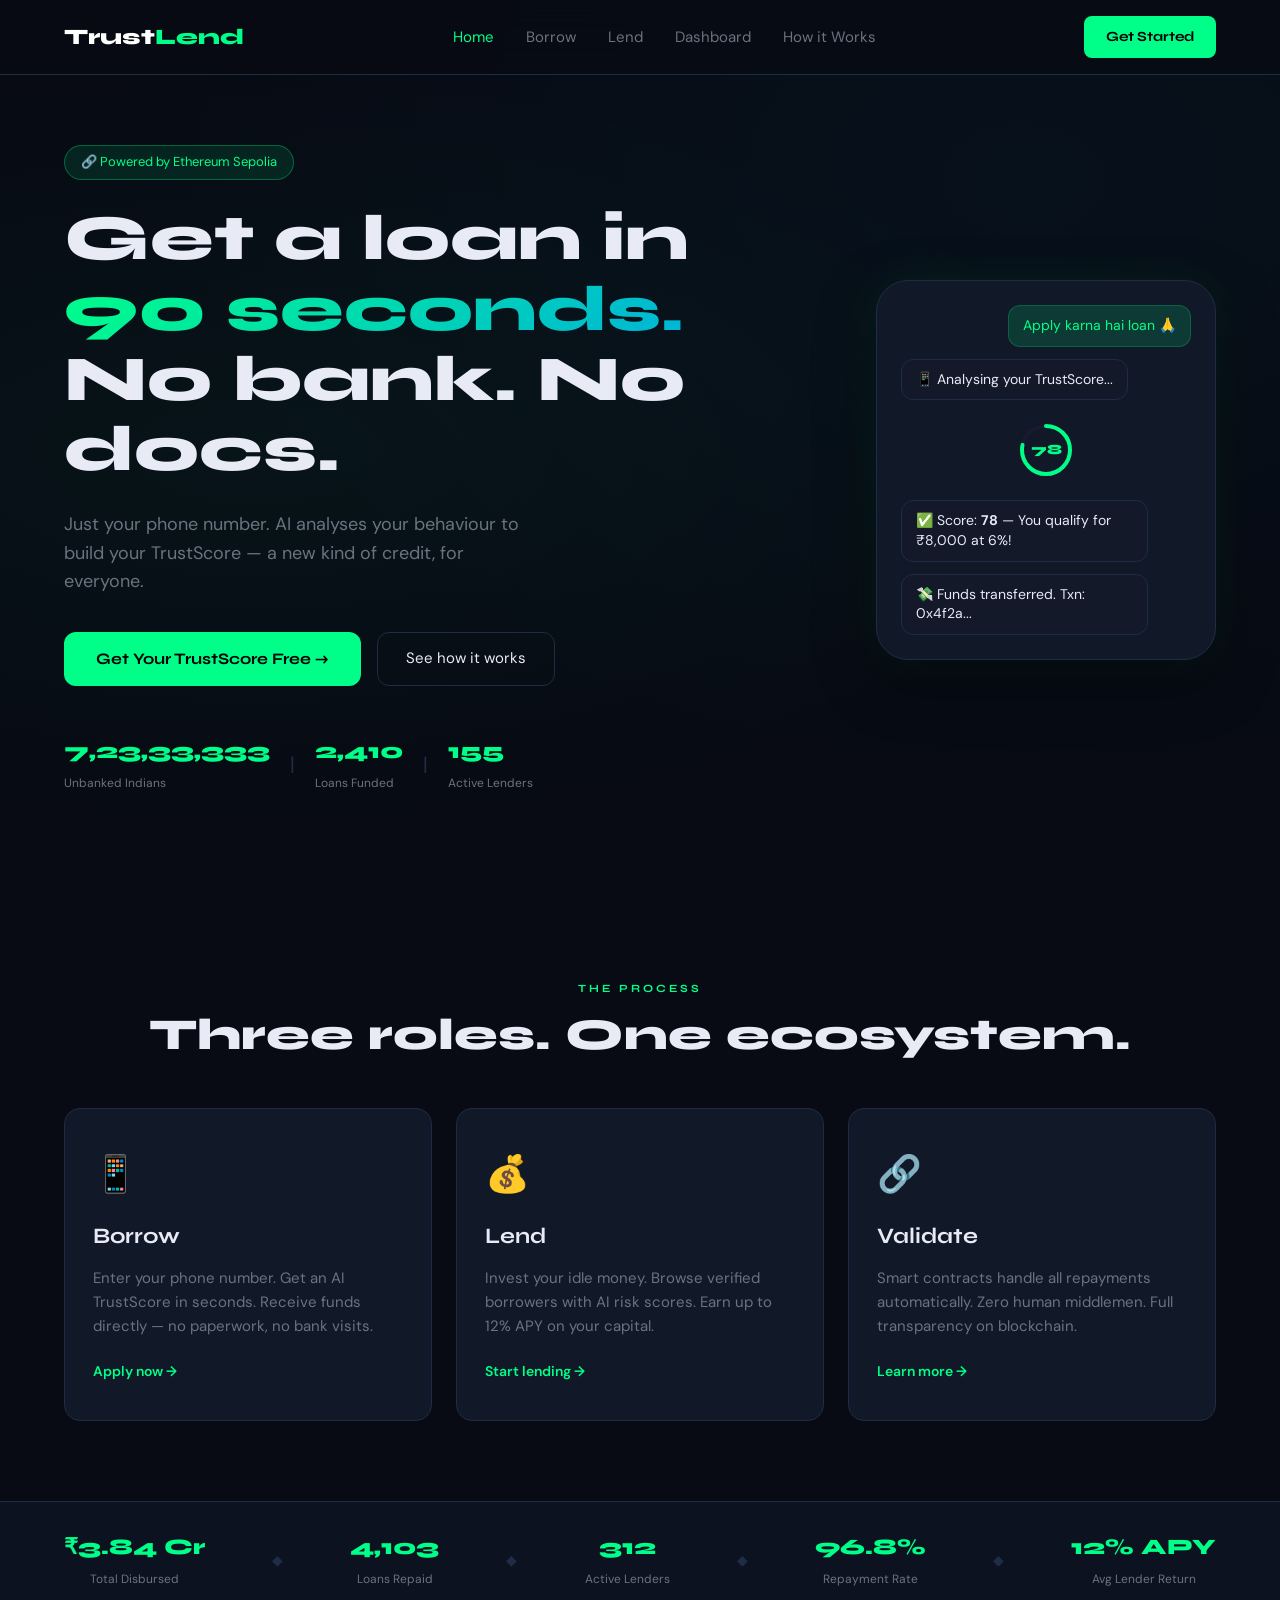
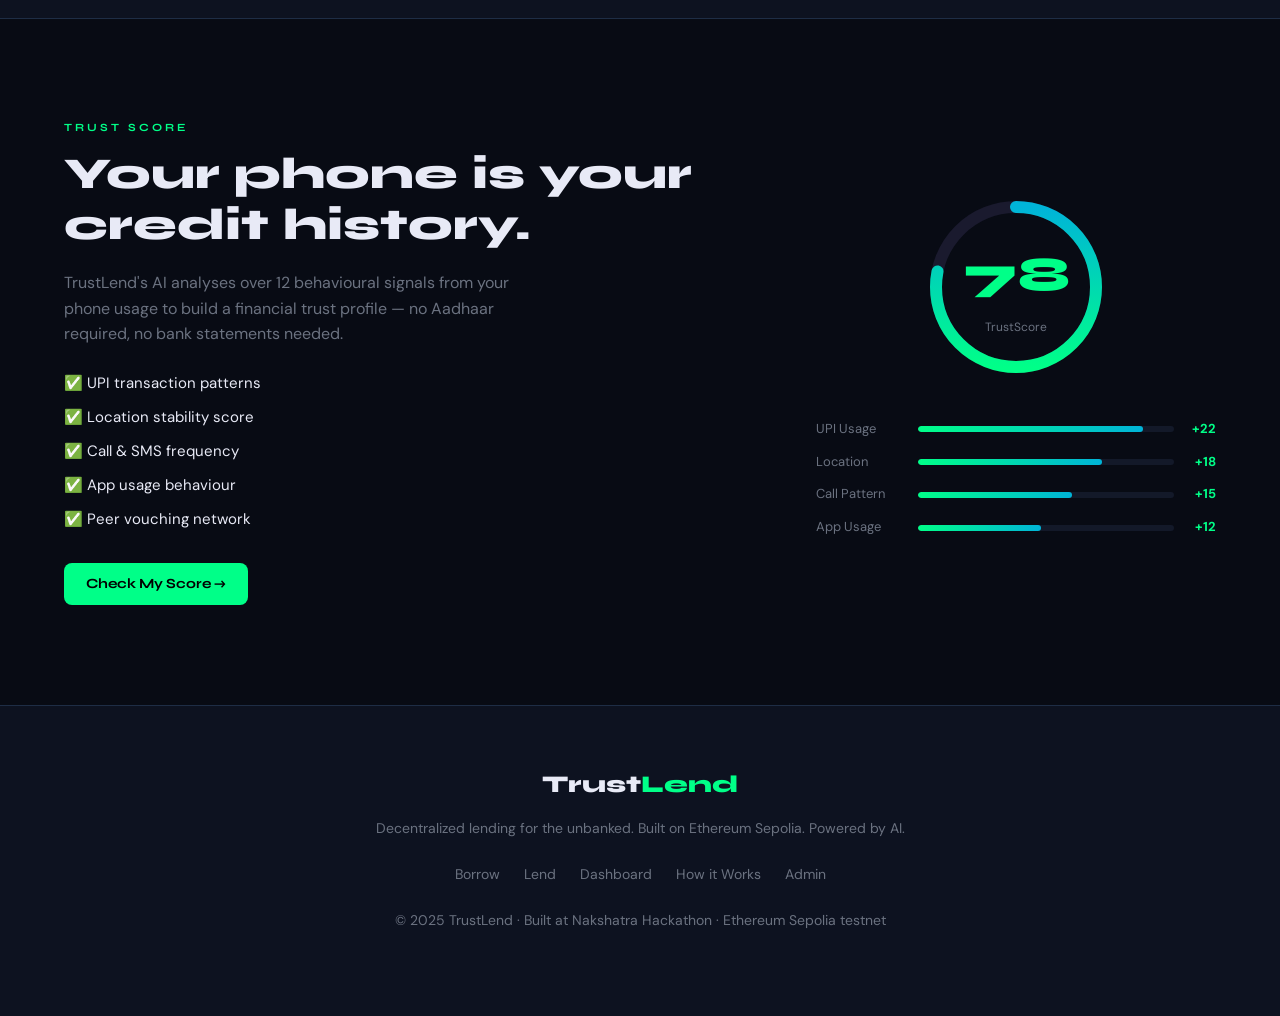
==== frontend/index.html @ cea71c7f "Merge remote changes and keep upstream borrow page" ====
<!DOCTYPE html>
<html lang="en">
<head>
<meta charset="UTF-8"/>
<meta name="viewport" content="width=device-width, initial-scale=1.0"/>
<title>TrustLend — Decentralized Lending</title>
<link rel="preconnect" href="https://fonts.googleapis.com"/>
<link href="https://fonts.googleapis.com/css2?family=Syne:wght@400;600;700;800&family=DM+Sans:wght@300;400;500&display=swap" rel="stylesheet"/>
<link rel="stylesheet" href="styles/main.css"/>
</head>
<body>
<!-- NAVBAR -->
<nav class="navbar" id="navbar">
  <div class="nav-inner">
    <a href="index.html" class="logo">Trust<span>Lend</span></a>
    <ul class="nav-links">
      <li><a href="index.html" class="active">Home</a></li>
      <li><a href="borrow.html">Borrow</a></li>
      <li><a href="lend.html">Lend</a></li>
      <li><a href="dashboard.html">Dashboard</a></li>
      <li><a href="how-it-works.html">How it Works</a></li>
    </ul>
    <a href="borrow.html" class="btn-primary">Get Started</a>
    <button class="hamburger" id="ham">☰</button>
  </div>
</nav>

<!-- HERO -->
<section class="hero">
  <div class="hero-bg"></div>
  <div class="hero-content">
    <div class="hero-badge">🔗 Powered by Ethereum Sepolia</div>
    <h1 class="hero-title">Get a loan in<br/><span class="gradient-text">90 seconds.</span><br/>No bank. No docs.</h1>
    <p class="hero-sub">Just your phone number. AI analyses your behaviour to build your TrustScore — a new kind of credit, for everyone.</p>
    <div class="hero-cta">
      <a href="borrow.html" class="btn-primary btn-large">Get Your TrustScore Free →</a>
      <a href="how-it-works.html" class="btn-ghost">See how it works</a>
    </div>
    <div class="hero-stat-row">
      <div class="h-stat"><span class="h-stat-num" id="counter1">0</span><span class="h-stat-label">Unbanked Indians</span></div>
      <div class="h-stat-div">|</div>
      <div class="h-stat"><span class="h-stat-num" id="counter2">0</span><span class="h-stat-label">Loans Funded</span></div>
      <div class="h-stat-div">|</div>
      <div class="h-stat"><span class="h-stat-num" id="counter3">0</span><span class="h-stat-label">Active Lenders</span></div>
    </div>
  </div>
  <div class="hero-visual">
    <div class="phone-mockup">
      <div class="phone-screen">
        <div class="chat-bubble user">Apply karna hai loan 🙏</div>
        <div class="chat-bubble bot">📱 Analysing your TrustScore...</div>
        <div class="trust-mini">
          <div class="trust-ring-mini">
            <svg viewBox="0 0 60 60"><circle cx="30" cy="30" r="24" fill="none" stroke="#1a1a2e" stroke-width="4"/><circle id="mini-ring" cx="30" cy="30" r="24" fill="none" stroke="#00ff88" stroke-width="4" stroke-dasharray="150.8" stroke-dashoffset="150.8" stroke-linecap="round" transform="rotate(-90 30 30)"/></svg>
            <span id="mini-score">0</span>
          </div>
        </div>
        <div class="chat-bubble bot">✅ Score: <b>78</b> — You qualify for ₹8,000 at 6%!</div>
        <div class="chat-bubble bot">💸 Funds transferred. Txn: 0x4f2a...</div>
      </div>
    </div>
  </div>
</section>

<!-- HOW IT WORKS CARDS -->
<section class="how-cards">
  <div class="section-label">THE PROCESS</div>
  <h2 class="section-title">Three roles. One ecosystem.</h2>
  <div class="cards-grid">
    <div class="card card-borrow">
      <div class="card-icon">📱</div>
      <h3>Borrow</h3>
      <p>Enter your phone number. Get an AI TrustScore in seconds. Receive funds directly — no paperwork, no bank visits.</p>
      <a href="borrow.html" class="card-link">Apply now →</a>
    </div>
    <div class="card card-lend">
      <div class="card-icon">💰</div>
      <h3>Lend</h3>
      <p>Invest your idle money. Browse verified borrowers with AI risk scores. Earn up to 12% APY on your capital.</p>
      <a href="lend.html" class="card-link">Start lending →</a>
    </div>
    <div class="card card-validate">
      <div class="card-icon">🔗</div>
      <h3>Validate</h3>
      <p>Smart contracts handle all repayments automatically. Zero human middlemen. Full transparency on blockchain.</p>
      <a href="how-it-works.html" class="card-link">Learn more →</a>
    </div>
  </div>
</section>

<!-- LIVE STATS BAR -->
<section class="stats-bar" id="statsBar">
  <div class="stats-inner">
    <div class="stat-item"><span class="stat-val" id="s1">₹3.84 Cr</span><span class="stat-key">Total Disbursed</span></div>
    <div class="stat-sep">◆</div>
    <div class="stat-item"><span class="stat-val" id="s2">4,103</span><span class="stat-key">Loans Repaid</span></div>
    <div class="stat-sep">◆</div>
    <div class="stat-item"><span class="stat-val" id="s3">312</span><span class="stat-key">Active Lenders</span></div>
    <div class="stat-sep">◆</div>
    <div class="stat-item"><span class="stat-val">96.8%</span><span class="stat-key">Repayment Rate</span></div>
    <div class="stat-sep">◆</div>
    <div class="stat-item"><span class="stat-val">12% APY</span><span class="stat-key">Avg Lender Return</span></div>
  </div>
</section>

<!-- TRUST SECTION -->
<section class="trust-section">
  <div class="trust-content">
    <div class="section-label">TRUST SCORE</div>
    <h2 class="section-title">Your phone is your credit history.</h2>
    <p>TrustLend's AI analyses over 12 behavioural signals from your phone usage to build a financial trust profile — no Aadhaar required, no bank statements needed.</p>
    <ul class="trust-list">
      <li>✅ UPI transaction patterns</li>
      <li>✅ Location stability score</li>
      <li>✅ Call & SMS frequency</li>
      <li>✅ App usage behaviour</li>
      <li>✅ Peer vouching network</li>
    </ul>
    <a href="borrow.html" class="btn-primary">Check My Score →</a>
  </div>
  <div class="trust-visual">
    <div class="score-ring-wrap">
      <svg class="score-ring" viewBox="0 0 200 200">
        <circle cx="100" cy="100" r="80" fill="none" stroke="#1a1a2e" stroke-width="12"/>
        <circle id="homeRing" cx="100" cy="100" r="80" fill="none" stroke="url(#grad1)" stroke-width="12"
          stroke-dasharray="502.6" stroke-dashoffset="502.6" stroke-linecap="round" transform="rotate(-90 100 100)"/>
        <defs><linearGradient id="grad1" x1="0%" y1="0%" x2="100%" y2="0%">
          <stop offset="0%" style="stop-color:#00ff88"/>
          <stop offset="100%" style="stop-color:#00b4d8"/>
        </linearGradient></defs>
      </svg>
      <div class="score-center"><span id="homeScore">0</span><small>TrustScore</small></div>
    </div>
    <div class="signal-bars">
      <div class="sig-bar"><span>UPI Usage</span><div class="bar"><div class="bar-fill" style="width:88%"></div></div><span>+22</span></div>
      <div class="sig-bar"><span>Location</span><div class="bar"><div class="bar-fill" style="width:72%"></div></div><span>+18</span></div>
      <div class="sig-bar"><span>Call Pattern</span><div class="bar"><div class="bar-fill" style="width:60%"></div></div><span>+15</span></div>
      <div class="sig-bar"><span>App Usage</span><div class="bar"><div class="bar-fill" style="width:48%"></div></div><span>+12</span></div>
    </div>
  </div>
</section>

<!-- FOOTER -->
<footer class="footer">
  <div class="footer-inner">
    <div class="footer-logo">Trust<span>Lend</span></div>
    <p>Decentralized lending for the unbanked. Built on Ethereum Sepolia. Powered by AI.</p>
    <div class="footer-links">
      <a href="borrow.html">Borrow</a>
      <a href="lend.html">Lend</a>
      <a href="dashboard.html">Dashboard</a>
      <a href="how-it-works.html">How it Works</a>
      <a href="admin.html">Admin</a>
    </div>
    <p class="footer-copy">© 2025 TrustLend · Built at Nakshatra Hackathon · Ethereum Sepolia testnet</p>
  </div>
</footer>

<script src="scripts/main.js"></script>
<script>
// Animate counters
function animCount(el, target, suffix='', duration=2000){
  let start=0, step=target/60;
  const t=setInterval(()=>{
    start=Math.min(start+step,target);
    el.textContent=Math.floor(start).toLocaleString('en-IN')+suffix;
    if(start>=target) clearInterval(t);
  },duration/60);
}
setTimeout(()=>{
  animCount(document.getElementById('counter1'),140000000,'');
  animCount(document.getElementById('counter2'),4821,'');
  animCount(document.getElementById('counter3'),312,'');
},500);

// Home score ring
let hs=0;
const hRing=document.getElementById('homeRing');
const hScore=document.getElementById('homeScore');
const hTimer=setInterval(()=>{
  hs=Math.min(hs+1.2,78);
  const offset=502.6-(502.6*hs/100);
  hRing.style.strokeDashoffset=offset;
  hScore.textContent=Math.floor(hs);
  if(hs>=78) clearInterval(hTimer);
},20);

// Mini phone animation
let ms=0;
const mRing=document.getElementById('mini-ring');
const mScore=document.getElementById('mini-score');
const mTimer=setInterval(()=>{
  ms=Math.min(ms+1.5,78);
  const off=150.8-(150.8*ms/100);
  mRing.style.strokeDashoffset=off;
  mScore.textContent=Math.floor(ms);
  if(ms>=78) clearInterval(mTimer);
},25);

// Fetch live stats
fetch('http://localhost:8000/api/stats').then(r=>r.json()).then(d=>{
  document.getElementById('s2').textContent=d.total_repaid.toLocaleString('en-IN');
  document.getElementById('s3').textContent=d.active_lenders;
}).catch(()=>{});
</script>
</body>
</html>
---- frontend/styles/main.css ----
/* ============================
   TrustLend — Main Stylesheet
   Aesthetic: Dark fintech, neon-green accents, Syne font
   ============================ */

:root {
  --bg: #080b14;
  --bg2: #0d1220;
  --bg3: #131929;
  --card: #111827;
  --border: #1e2d45;
  --green: #00ff88;
  --blue: #00b4d8;
  --purple: #7c3aed;
  --text: #e8eaf6;
  --muted: #6b7280;
  --white: #ffffff;
  --danger: #ef4444;
  --warn: #f59e0b;
  --font-head: 'Syne', sans-serif;
  --font-body: 'DM Sans', sans-serif;
  --radius: 16px;
  --shadow: 0 8px 40px rgba(0,255,136,0.08);
}

* { margin:0; padding:0; box-sizing:border-box; }
html { scroll-behavior: smooth; }

body {
  background: var(--bg);
  color: var(--text);
  font-family: var(--font-body);
  font-size: 16px;
  line-height: 1.6;
  overflow-x: hidden;
}

/* ---- NAVBAR ---- */
.navbar {
  position: fixed; top:0; left:0; right:0; z-index:999;
  background: rgba(8,11,20,0.92);
  backdrop-filter: blur(16px);
  border-bottom: 1px solid var(--border);
  transition: all 0.3s;
}
.nav-inner {
  max-width: 1200px; margin:0 auto;
  display: flex; align-items:center; justify-content:space-between;
  padding: 16px 24px;
}
.logo {
  font-family: var(--font-head); font-size: 22px; font-weight:800;
  color: var(--white); text-decoration:none;
}
.logo span { color: var(--green); }
.nav-links { display:flex; gap:32px; list-style:none; }
.nav-links a { color: var(--muted); text-decoration:none; font-size:15px; transition:color 0.2s; }
.nav-links a:hover, .nav-links a.active { color: var(--green); }
.hamburger { display:none; background:none; border:none; color:var(--text); font-size:22px; cursor:pointer; }

/* ---- BUTTONS ---- */
.btn-primary {
  background: var(--green); color: #000;
  font-family: var(--font-head); font-weight:700; font-size:14px;
  padding: 10px 22px; border-radius:8px;
  text-decoration:none; border:none; cursor:pointer;
  transition: all 0.2s; display:inline-block;
}
.btn-primary:hover { background: #00e67a; transform:translateY(-1px); box-shadow:0 4px 20px rgba(0,255,136,0.3); }
.btn-large { padding:14px 32px; font-size:16px; border-radius:12px; }
.btn-ghost {
  border:1px solid var(--border); color:var(--text); background:transparent;
  padding:13px 28px; border-radius:12px; font-size:15px;
  text-decoration:none; transition:all 0.2s; display:inline-block;
}
.btn-ghost:hover { border-color:var(--green); color:var(--green); }
.btn-outline {
  border:1px solid var(--green); color:var(--green); background:transparent;
  padding:10px 22px; border-radius:8px; font-size:14px; font-weight:600;
  text-decoration:none; cursor:pointer; transition:all 0.2s; display:inline-block;
}
.btn-outline:hover { background:rgba(0,255,136,0.1); }

/* ---- SECTION HELPERS ---- */
.section-label {
  font-size:11px; letter-spacing:3px; color:var(--green);
  font-family:var(--font-head); font-weight:700; margin-bottom:12px;
}
.section-title {
  font-family:var(--font-head); font-size:clamp(28px,4vw,44px);
  font-weight:800; line-height:1.15; margin-bottom:20px;
}
.gradient-text {
  background: linear-gradient(135deg, var(--green), var(--blue));
  -webkit-background-clip: text; -webkit-text-fill-color: transparent;
  background-clip: text;
}

/* ---- HERO ---- */
.hero {
  min-height:100vh; display:flex; align-items:center;
  padding: 120px 24px 80px; max-width:1200px; margin:0 auto;
  gap:60px; position:relative;
}
.hero-bg {
  position:fixed; top:0; left:0; right:0; bottom:0; z-index:-1;
  background: radial-gradient(ellipse at 20% 50%, rgba(0,255,136,0.04) 0%, transparent 60%),
              radial-gradient(ellipse at 80% 20%, rgba(0,180,216,0.04) 0%, transparent 60%);
}
.hero-content { flex:1; min-width:0; }
.hero-badge {
  display:inline-block; background:rgba(0,255,136,0.1);
  border:1px solid rgba(0,255,136,0.3); color:var(--green);
  padding:6px 16px; border-radius:100px; font-size:13px; margin-bottom:24px;
}
.hero-title {
  font-family:var(--font-head); font-size:clamp(36px,5vw,68px);
  font-weight:800; line-height:1.1; margin-bottom:24px;
}
.hero-sub { font-size:18px; color:var(--muted); max-width:480px; margin-bottom:36px; }
.hero-cta { display:flex; gap:16px; flex-wrap:wrap; margin-bottom:48px; }
.hero-stat-row { display:flex; align-items:center; gap:20px; flex-wrap:wrap; }
.h-stat-num { font-family:var(--font-head); font-size:22px; font-weight:800; color:var(--green); display:block; }
.h-stat-label { font-size:12px; color:var(--muted); }
.h-stat-div { color:var(--border); font-size:20px; }

/* Phone mockup */
.hero-visual { flex:0 0 340px; }
.phone-mockup {
  background: var(--card); border:1px solid var(--border);
  border-radius:32px; padding:24px; box-shadow:0 20px 60px rgba(0,0,0,0.4), 0 0 40px rgba(0,255,136,0.08);
  position:relative;
}
.phone-screen { display:flex; flex-direction:column; gap:12px; }
.chat-bubble {
  padding:10px 14px; border-radius:12px; font-size:14px; max-width:85%; line-height:1.4;
  animation: fadeUp 0.4s ease both;
}
.chat-bubble.user { background:rgba(0,255,136,0.15); border:1px solid rgba(0,255,136,0.2); align-self:flex-end; color:var(--green); }
.chat-bubble.bot { background:var(--bg3); border:1px solid var(--border); align-self:flex-start; }
.chat-bubble:nth-child(1){animation-delay:0.5s}
.chat-bubble:nth-child(2){animation-delay:1s}
.chat-bubble:nth-child(3){animation-delay:1.5s}
.chat-bubble:nth-child(4){animation-delay:3s}
.chat-bubble:nth-child(5){animation-delay:3.5s}
.trust-mini { display:flex; justify-content:center; padding:8px; animation: fadeUp 0.4s 2s both; }
.trust-ring-mini { position:relative; width:60px; height:60px; }
.trust-ring-mini svg { width:60px; height:60px; }
.trust-ring-mini span { position:absolute; top:50%; left:50%; transform:translate(-50%,-50%); font-family:var(--font-head); font-weight:800; font-size:14px; color:var(--green); }

@keyframes fadeUp { from{opacity:0;transform:translateY(10px)} to{opacity:1;transform:translateY(0)} }

/* ---- HOW CARDS ---- */
.how-cards {
  max-width:1200px; margin:0 auto; padding:80px 24px;
  text-align:center;
}
.cards-grid {
  display:grid; grid-template-columns:repeat(3,1fr); gap:24px; margin-top:48px;
}
.card {
  background:var(--card); border:1px solid var(--border);
  border-radius:var(--radius); padding:36px 28px; text-align:left;
  transition:all 0.3s; position:relative; overflow:hidden;
}
.card::before {
  content:''; position:absolute; top:0; left:0; right:0; height:2px;
  background: linear-gradient(90deg, var(--green), var(--blue));
  opacity:0; transition:opacity 0.3s;
}
.card:hover { transform:translateY(-4px); border-color:rgba(0,255,136,0.3); box-shadow:var(--shadow); }
.card:hover::before { opacity:1; }
.card-icon { font-size:36px; margin-bottom:16px; display:block; }
.card h3 { font-family:var(--font-head); font-size:22px; font-weight:700; margin-bottom:12px; }
.card p { color:var(--muted); font-size:15px; margin-bottom:20px; }
.card-link { color:var(--green); font-size:14px; font-weight:600; text-decoration:none; }
.card-link:hover { text-decoration:underline; }

/* ---- STATS BAR ---- */
.stats-bar { background:var(--bg2); border-top:1px solid var(--border); border-bottom:1px solid var(--border); }
.stats-inner {
  max-width:1200px; margin:0 auto; padding:28px 24px;
  display:flex; align-items:center; justify-content:space-between; gap:16px; flex-wrap:wrap;
}
.stat-item { text-align:center; }
.stat-val { font-family:var(--font-head); font-size:22px; font-weight:800; color:var(--green); display:block; }
.stat-key { font-size:12px; color:var(--muted); }
.stat-sep { color:var(--border); font-size:14px; }

/* ---- TRUST SECTION ---- */
.trust-section {
  max-width:1200px; margin:0 auto; padding:100px 24px;
  display:flex; align-items:center; gap:80px;
}
.trust-content { flex:1; }
.trust-content p { color:var(--muted); margin-bottom:24px; font-size:16px; max-width:480px; }
.trust-list { list-style:none; margin-bottom:32px; display:flex; flex-direction:column; gap:10px; }
.trust-list li { font-size:15px; color:var(--text); }
.trust-visual { flex:0 0 400px; display:flex; flex-direction:column; align-items:center; gap:32px; }
.score-ring-wrap { position:relative; width:200px; height:200px; }
.score-ring { width:200px; height:200px; }
.score-center { position:absolute; top:50%; left:50%; transform:translate(-50%,-50%); text-align:center; }
.score-center span { font-family:var(--font-head); font-size:48px; font-weight:800; color:var(--green); }
.score-center small { display:block; font-size:12px; color:var(--muted); margin-top:4px; }
.signal-bars { width:100%; display:flex; flex-direction:column; gap:12px; }
.sig-bar { display:flex; align-items:center; gap:12px; font-size:13px; color:var(--muted); }
.sig-bar span:first-child { width:90px; flex-shrink:0; }
.sig-bar span:last-child { width:30px; text-align:right; color:var(--green); font-weight:700; }
.bar { flex:1; background:var(--bg3); border-radius:100px; height:6px; overflow:hidden; }
.bar-fill { height:100%; background:linear-gradient(90deg,var(--green),var(--blue)); border-radius:100px; transition:width 1.5s ease; width:0%; }

/* ---- BORROW PAGE ---- */
.page-header {
  padding:140px 24px 60px; text-align:center; max-width:700px; margin:0 auto;
}
.borrow-container { max-width:800px; margin:0 auto; padding:0 24px 100px; }
.step-card {
  background:var(--card); border:1px solid var(--border); border-radius:var(--radius);
  padding:40px; margin-bottom:24px; position:relative;
}
.step-num {
  position:absolute; top:20px; right:20px;
  background:rgba(0,255,136,0.1); border:1px solid rgba(0,255,136,0.2);
  color:var(--green); font-family:var(--font-head); font-weight:800;
  width:36px; height:36px; border-radius:50%; display:flex; align-items:center; justify-content:center; font-size:14px;
}
.step-card h3 { font-family:var(--font-head); font-size:20px; margin-bottom:16px; }
.step-card.hidden { display:none; }
.step-card.active { border-color:rgba(0,255,136,0.4); }

.phone-input-wrap { display:flex; gap:12px; margin-top:8px; }
.phone-input {
  flex:1; background:var(--bg3); border:1px solid var(--border); color:var(--text);
  padding:14px 18px; border-radius:10px; font-size:16px; font-family:var(--font-body);
  transition:border-color 0.2s; outline:none;
}
.phone-input:focus { border-color:var(--green); }

.form-grid {
  display:grid; grid-template-columns:repeat(3,1fr); gap:16px; margin-bottom:18px;
}
.form-field label { font-size:12px; color:var(--muted); display:block; margin-bottom:6px; }
.form-input, .form-select {
  width:100%; background:var(--bg3); border:1px solid var(--border); color:var(--text);
  padding:12px 14px; border-radius:10px; font-size:14px; font-family:var(--font-body);
  transition:border-color 0.2s; outline:none;
}
.form-input:focus, .form-select:focus { border-color:var(--green); }
.form-note { font-size:12px; color:var(--muted); margin-top:12px; }
.wallet-connect-row {
  display:flex; align-items:center; gap:12px; margin:16px 0 4px; font-size:13px; color:var(--muted);
}

/* Score ring animation */
.score-big-wrap { display:flex; flex-direction:column; align-items:center; gap:24px; }
.score-big { position:relative; width:180px; height:180px; }
.score-big svg { width:180px; height:180px; }
.score-big-center { position:absolute; top:50%; left:50%; transform:translate(-50%,-50%); text-align:center; }
.score-big-center .big-num { font-family:var(--font-head); font-size:52px; font-weight:800; color:var(--green); }
.score-big-center small { color:var(--muted); font-size:12px; }
.loading-text { color:var(--muted); font-size:14px; text-align:center; }
.signals-breakdown { display:flex; flex-direction:column; gap:12px; margin-top:16px; }
.signal-row { display:flex; align-items:center; gap:12px; font-size:14px; }
.signal-row .icon { font-size:16px; width:24px; }
.signal-row .name { flex:1; color:var(--muted); }
.signal-row .pts { color:var(--green); font-weight:700; font-family:var(--font-head); width:40px; text-align:right; }
.signal-bar { flex:0 0 120px; background:var(--bg3); border-radius:100px; height:5px; overflow:hidden; }
.signal-bar-fill { height:100%; background:linear-gradient(90deg,var(--green),var(--blue)); border-radius:100px; transition:width 0.8s ease; }

/* Loan offer */
.loan-offer-card {
  background:linear-gradient(135deg, rgba(0,255,136,0.08), rgba(0,180,216,0.05));
  border:1px solid rgba(0,255,136,0.3); border-radius:var(--radius); padding:32px;
}
.loan-offer-card.rejected {
  background:linear-gradient(135deg, rgba(239,68,68,0.10), rgba(245,158,11,0.06));
  border:1px solid rgba(239,68,68,0.45);
}
.loan-amount-big { font-family:var(--font-head); font-size:52px; font-weight:800; color:var(--green); }
.loan-offer-card.rejected .loan-amount-big { color: var(--danger); }
.loan-details { display:grid; grid-template-columns:repeat(3,1fr); gap:16px; margin:24px 0; }
.loan-detail { background:var(--bg3); border-radius:10px; padding:16px; text-align:center; }
.loan-detail .val { font-family:var(--font-head); font-size:20px; font-weight:700; color:var(--text); }
.loan-detail .lbl { font-size:12px; color:var(--muted); margin-top:4px; }
.txn-info { background:var(--bg3); border-radius:10px; padding:16px; margin-top:16px; font-size:13px; }
.txn-hash { color:var(--green); word-break:break-all; font-family:monospace; }
.txn-link { color:var(--blue); text-decoration:none; }

/* ---- LEND PAGE ---- */
.lend-container { max-width:1100px; margin:0 auto; padding:0 24px 100px; }
.wallet-row {
  display:grid; grid-template-columns:repeat(3,1fr); gap:20px; margin-bottom:40px;
}
.wallet-card {
  background:var(--card); border:1px solid var(--border); border-radius:var(--radius); padding:28px;
}
.wallet-card .wval { font-family:var(--font-head); font-size:28px; font-weight:800; color:var(--green); margin-bottom:4px; }
.wallet-card .wlbl { font-size:13px; color:var(--muted); }

.trustshield-grid {
  display:grid; grid-template-columns:repeat(4,1fr); gap:20px; margin:28px 0 22px;
}
.trustshield-card {
  background:linear-gradient(145deg, rgba(0,255,136,0.05), rgba(0,180,216,0.03));
  border:1px solid rgba(0,255,136,0.18); border-radius:14px; padding:18px;
}
.ts-label { font-size:11px; letter-spacing:2px; color:var(--green); font-family:var(--font-head); margin-bottom:8px; }
.ts-value { font-family:var(--font-head); font-size:16px; font-weight:700; margin-bottom:6px; }
.ts-sub { color:var(--muted); font-size:13px; }

.filter-bar {
  display:flex; align-items:flex-end; gap:16px; flex-wrap:wrap;
  background:var(--bg2); border:1px solid var(--border); border-radius:14px; padding:16px; margin-bottom:24px;
}
.filter-item { display:flex; flex-direction:column; gap:6px; color:var(--muted); font-size:12px; }
.filter-item input[type=\"range\"] { width:160px; }
.filter-item input[type=\"number\"], .filter-item select {
  background:var(--bg3); border:1px solid var(--border); color:var(--text);
  padding:8px 10px; border-radius:8px; font-size:13px;
}

.tier-badge {
  display:inline-flex; align-items:center; margin-left:8px; font-size:11px;
  color:var(--muted); border:1px solid var(--border); border-radius:100px; padding:2px 8px;
}
.protect-badge {
  display:inline-flex; align-items:center; font-size:12px; font-weight:700;
  background:rgba(0,180,216,0.15); color:var(--blue); border:1px solid rgba(0,180,216,0.3);
  border-radius:100px; padding:4px 10px;
}

.modal-grid {
  display:grid; grid-template-columns:repeat(2,1fr); gap:12px; margin:16px 0;
}
.modal-label { color:var(--muted); font-size:12px; }
.modal-val { font-family:var(--font-head); font-weight:700; font-size:16px; margin-top:4px; }
.modal-flags { margin:12px 0 16px; display:flex; flex-wrap:wrap; gap:8px; }
.flag-pill {
  background:var(--bg3); border:1px solid var(--border); color:var(--text);
  font-size:12px; padding:6px 10px; border-radius:100px;
}
.marketplace-table { width:100%; border-collapse:collapse; }
.marketplace-table th {
  text-align:left; padding:14px 16px; font-size:12px; letter-spacing:1px;
  color:var(--muted); border-bottom:1px solid var(--border); font-family:var(--font-head);
}
.marketplace-table td {
  padding:16px; border-bottom:1px solid rgba(30,45,69,0.5); font-size:15px;
  vertical-align:middle;
}
.marketplace-table tr:hover td { background:rgba(0,255,136,0.02); }
.trust-badge {
  display:inline-flex; align-items:center; gap:6px;
  background:rgba(0,255,136,0.1); border:1px solid rgba(0,255,136,0.2);
  color:var(--green); padding:4px 10px; border-radius:100px; font-size:13px;
  font-family:var(--font-head); font-weight:700;
}
.risk-low { color:#00ff88; font-size:13px; font-weight:600; }
.risk-med { color:#f59e0b; font-size:13px; font-weight:600; }
.risk-high { color:#ef4444; font-size:13px; font-weight:600; }
.fund-btn {
  background:var(--green); color:#000; border:none; padding:8px 18px;
  border-radius:6px; font-weight:700; font-size:13px; cursor:pointer; transition:all 0.2s;
}
.fund-btn:hover { background:#00e67a; }
.section-head { display:flex; align-items:center; justify-content:space-between; margin-bottom:24px; }
.section-head h2 { font-family:var(--font-head); font-size:24px; font-weight:700; }
.table-wrap { background:var(--card); border:1px solid var(--border); border-radius:var(--radius); overflow:hidden; }

/* ---- DASHBOARD ---- */
.dashboard-grid {
  max-width:1100px; margin:0 auto; padding:0 24px 100px;
  display:grid; grid-template-columns:1fr 1fr; gap:24px;
}
.dash-card { background:var(--card); border:1px solid var(--border); border-radius:var(--radius); padding:28px; }
.dash-card.full { grid-column:1/-1; }
.dash-title { font-family:var(--font-head); font-size:16px; font-weight:700; margin-bottom:20px; color:var(--muted); letter-spacing:1px; font-size:12px; }
.score-history-chart { height:80px; display:flex; align-items:flex-end; gap:8px; padding-top:10px; }
.bar-c { flex:1; background:rgba(0,255,136,0.15); border-radius:4px 4px 0 0; transition:height 1s; position:relative; }
.bar-c:hover { background:rgba(0,255,136,0.3); }
.badges-grid { display:flex; gap:12px; flex-wrap:wrap; }
.badge {
  display:inline-flex; align-items:center; gap:8px;
  background:rgba(124,58,237,0.1); border:1px solid rgba(124,58,237,0.3);
  color:#a78bfa; padding:8px 14px; border-radius:8px; font-size:13px; font-weight:600;
}
.ai-tip-card {
  background:linear-gradient(135deg,rgba(0,255,136,0.06),rgba(0,180,216,0.04));
  border:1px solid rgba(0,255,136,0.2); border-radius:12px; padding:20px;
  display:flex; gap:14px; align-items:flex-start;
}
.ai-tip-card .icon { font-size:24px; }
.ai-tip-card p { font-size:15px; color:var(--text); }
.history-table { width:100%; border-collapse:collapse; }
.history-table th { font-size:12px; color:var(--muted); text-align:left; padding:10px 14px; border-bottom:1px solid var(--border); }
.history-table td { padding:12px 14px; border-bottom:1px solid rgba(30,45,69,0.3); font-size:14px; }
.status-repaid { color:var(--green); font-weight:600; }
.status-active { color:var(--blue); font-weight:600; }
.status-pending { color:var(--warn); font-weight:600; }
.status-approved { color:var(--green); font-weight:600; }
.status-rejected { color:var(--danger); font-weight:700; }

/* ---- HOW IT WORKS ---- */
.hiw-container { max-width:900px; margin:0 auto; padding:0 24px 100px; }
.steps-flow { display:flex; flex-direction:column; gap:0; margin-bottom:80px; }
.step-flow-item { display:flex; gap:24px; align-items:flex-start; padding:24px 0; border-left:2px solid var(--border); padding-left:32px; position:relative; }
.step-flow-item::before { content:''; position:absolute; left:-7px; top:32px; width:12px; height:12px; background:var(--green); border-radius:50%; }
.step-flow-num { font-family:var(--font-head); font-size:36px; font-weight:800; color:rgba(0,255,136,0.2); line-height:1; }
.step-flow-text h4 { font-family:var(--font-head); font-size:18px; font-weight:700; margin-bottom:6px; }
.step-flow-text p { color:var(--muted); font-size:15px; }
.faq-item { border-bottom:1px solid var(--border); padding:20px 0; cursor:pointer; }
.faq-q { font-family:var(--font-head); font-size:16px; font-weight:600; display:flex; justify-content:space-between; }
.faq-a { color:var(--muted); font-size:15px; margin-top:12px; display:none; }
.faq-item.open .faq-a { display:block; }

/* ---- ADMIN PAGE ---- */
.admin-container { max-width:1200px; margin:0 auto; padding:0 24px 80px; }
.admin-grid { display:grid; grid-template-columns:2fr 1fr; gap:24px; }
.feed-item {
  display:flex; align-items:center; gap:14px; padding:14px 0;
  border-bottom:1px solid rgba(30,45,69,0.4); animation:slideIn 0.4s ease;
}
@keyframes slideIn { from{opacity:0;transform:translateX(-10px)} to{opacity:1;transform:translateX(0)} }
.feed-dot { width:8px; height:8px; background:var(--green); border-radius:50%; flex-shrink:0; animation:pulse 2s infinite; }
@keyframes pulse { 0%,100%{opacity:1} 50%{opacity:0.4} }
.feed-text { flex:1; font-size:14px; color:var(--text); }
.feed-time { font-size:12px; color:var(--muted); }
.map-placeholder {
  background:var(--bg2); border:1px solid var(--border); border-radius:var(--radius);
  height:300px; display:flex; align-items:center; justify-content:center;
  position:relative; overflow:hidden;
}
.map-dot { position:absolute; width:8px; height:8px; background:var(--green); border-radius:50%; animation:mapPulse 2s infinite; }
@keyframes mapPulse { 0%{transform:scale(1);opacity:1} 100%{transform:scale(3);opacity:0} }

/* ---- FOOTER ---- */
.footer { background:var(--bg2); border-top:1px solid var(--border); padding:60px 24px; text-align:center; }
.footer-inner { max-width:800px; margin:0 auto; }
.footer-logo { font-family:var(--font-head); font-size:24px; font-weight:800; margin-bottom:12px; }
.footer-logo span { color:var(--green); }
.footer p { color:var(--muted); font-size:14px; margin-bottom:24px; }
.footer-links { display:flex; gap:24px; justify-content:center; flex-wrap:wrap; margin-bottom:24px; }
.footer-links a { color:var(--muted); font-size:14px; text-decoration:none; }
.footer-links a:hover { color:var(--green); }
.footer-copy { color:rgba(107,114,128,0.6); font-size:12px; }

/* ---- MODAL ---- */
.modal-overlay {
  position:fixed; inset:0; background:rgba(0,0,0,0.8); backdrop-filter:blur(8px);
  z-index:9999; display:flex; align-items:center; justify-content:center; padding:24px;
  opacity:0; pointer-events:none; transition:opacity 0.3s;
}
.modal-overlay.open { opacity:1; pointer-events:all; }
.modal-box { background:var(--card); border:1px solid var(--border); border-radius:20px; padding:40px; max-width:540px; width:100%; }
.modal-close { float:right; background:none; border:none; color:var(--muted); font-size:22px; cursor:pointer; }

/* ---- RESPONSIVE ---- */
@media(max-width:900px){
  .hero { flex-direction:column; padding:100px 24px 60px; }
  .hero-visual { display:none; }
  .cards-grid { grid-template-columns:1fr; }
  .trust-section { flex-direction:column; }
  .trust-visual { flex:none; }
  .wallet-row { grid-template-columns:1fr; }
  .trustshield-grid { grid-template-columns:1fr; }
  .modal-grid { grid-template-columns:1fr; }
  .dashboard-grid { grid-template-columns:1fr; }
  .admin-grid { grid-template-columns:1fr; }
  .loan-details { grid-template-columns:1fr 1fr; }
  .nav-links { display:none; }
  .hamburger { display:block; }
  .form-grid { grid-template-columns:1fr; }
}

/* ---- PROGRESS BAR TOP ---- */
.progress-steps {
  display:flex; gap:0; margin-bottom:40px; background:var(--bg2);
  border:1px solid var(--border); border-radius:100px; overflow:hidden;
}
.progress-step {
  flex:1; text-align:center; padding:12px; font-size:13px; color:var(--muted);
  font-family:var(--font-head); font-weight:600; transition:all 0.3s;
}
.progress-step.active { background:rgba(0,255,136,0.15); color:var(--green); }
.progress-step.done { background:rgba(0,255,136,0.08); color:var(--green); }

/* Donut chart stub */
.donut-wrap { position:relative; width:160px; height:160px; margin:0 auto 20px; }
.donut-wrap svg { width:160px; height:160px; }
.donut-center { position:absolute; top:50%; left:50%; transform:translate(-50%,-50%); text-align:center; }
.donut-center span { font-family:var(--font-head); font-size:22px; font-weight:800; color:var(--text); }
.donut-center small { font-size:11px; color:var(--muted); display:block; }
.donut-legend { display:flex; flex-direction:column; gap:8px; }
.donut-leg-item { display:flex; align-items:center; gap:10px; font-size:13px; }
.donut-leg-dot { width:10px; height:10px; border-radius:50%; flex-shrink:0; }
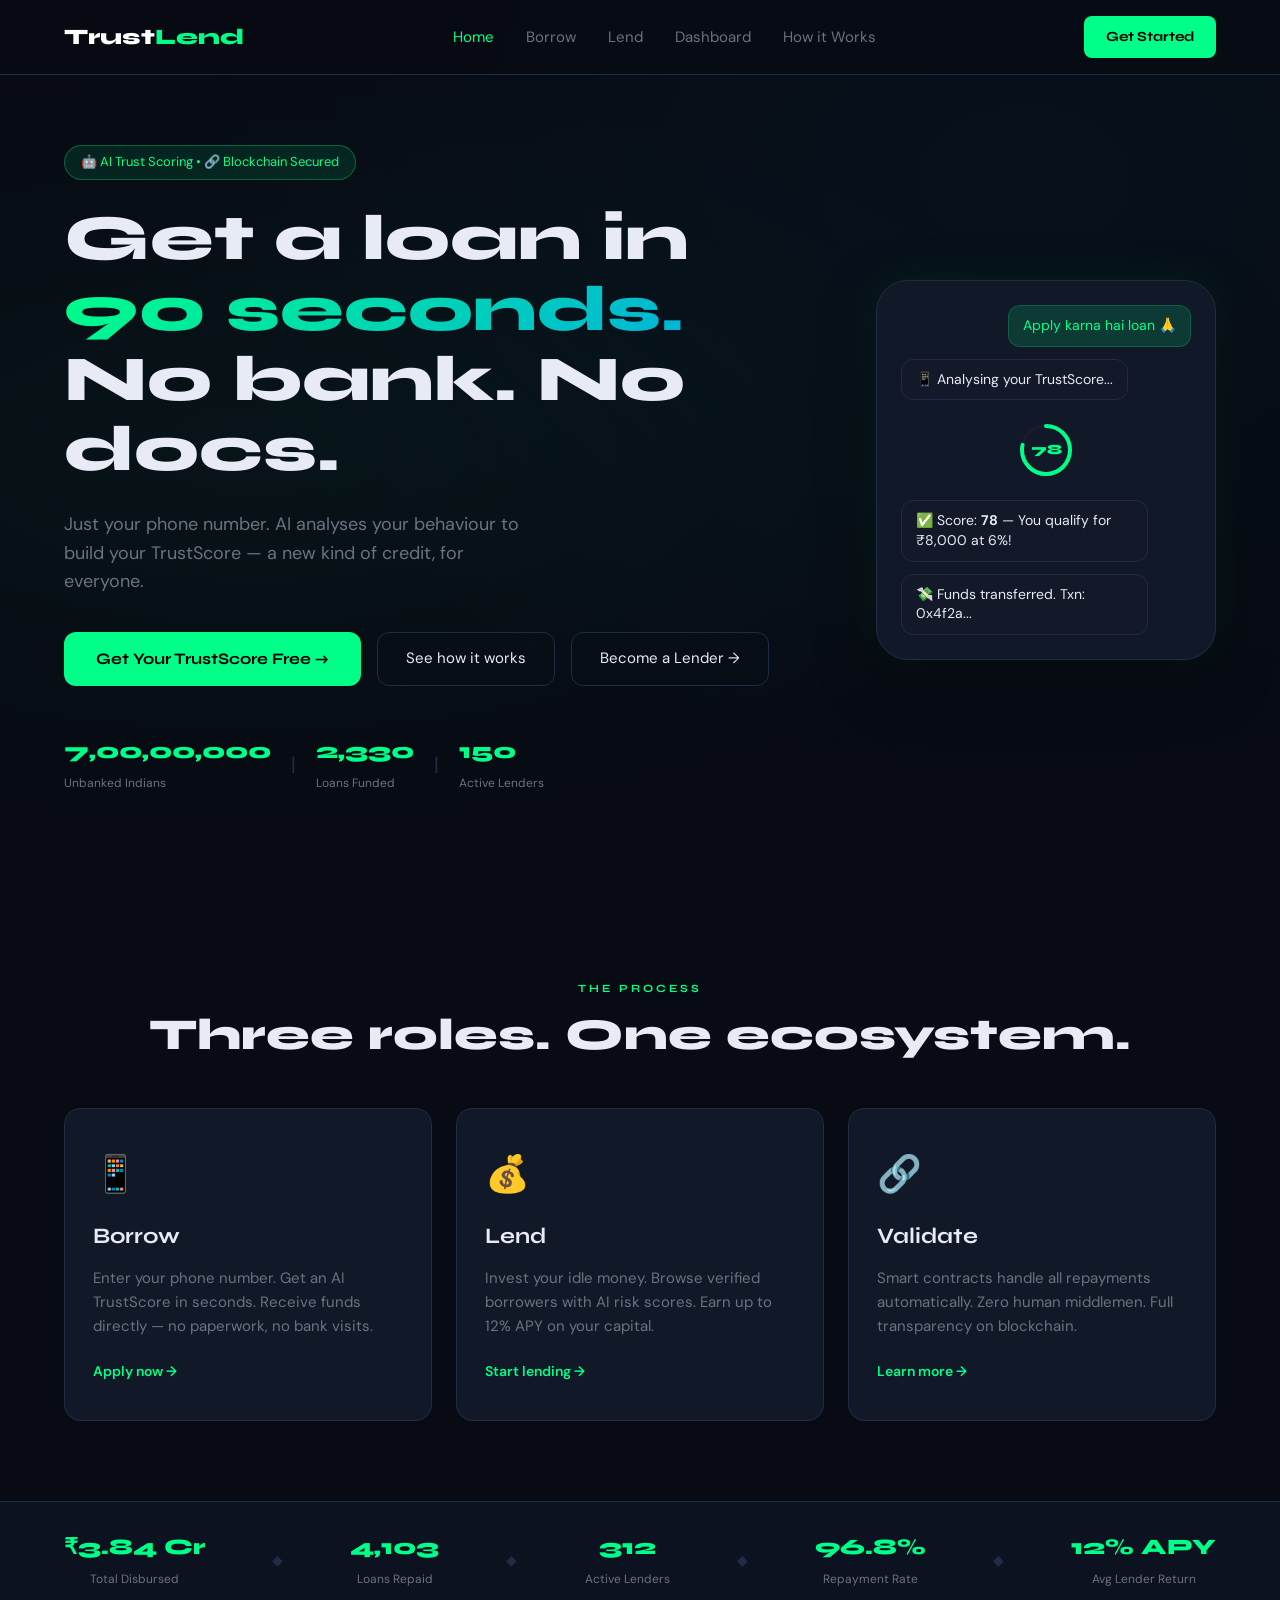
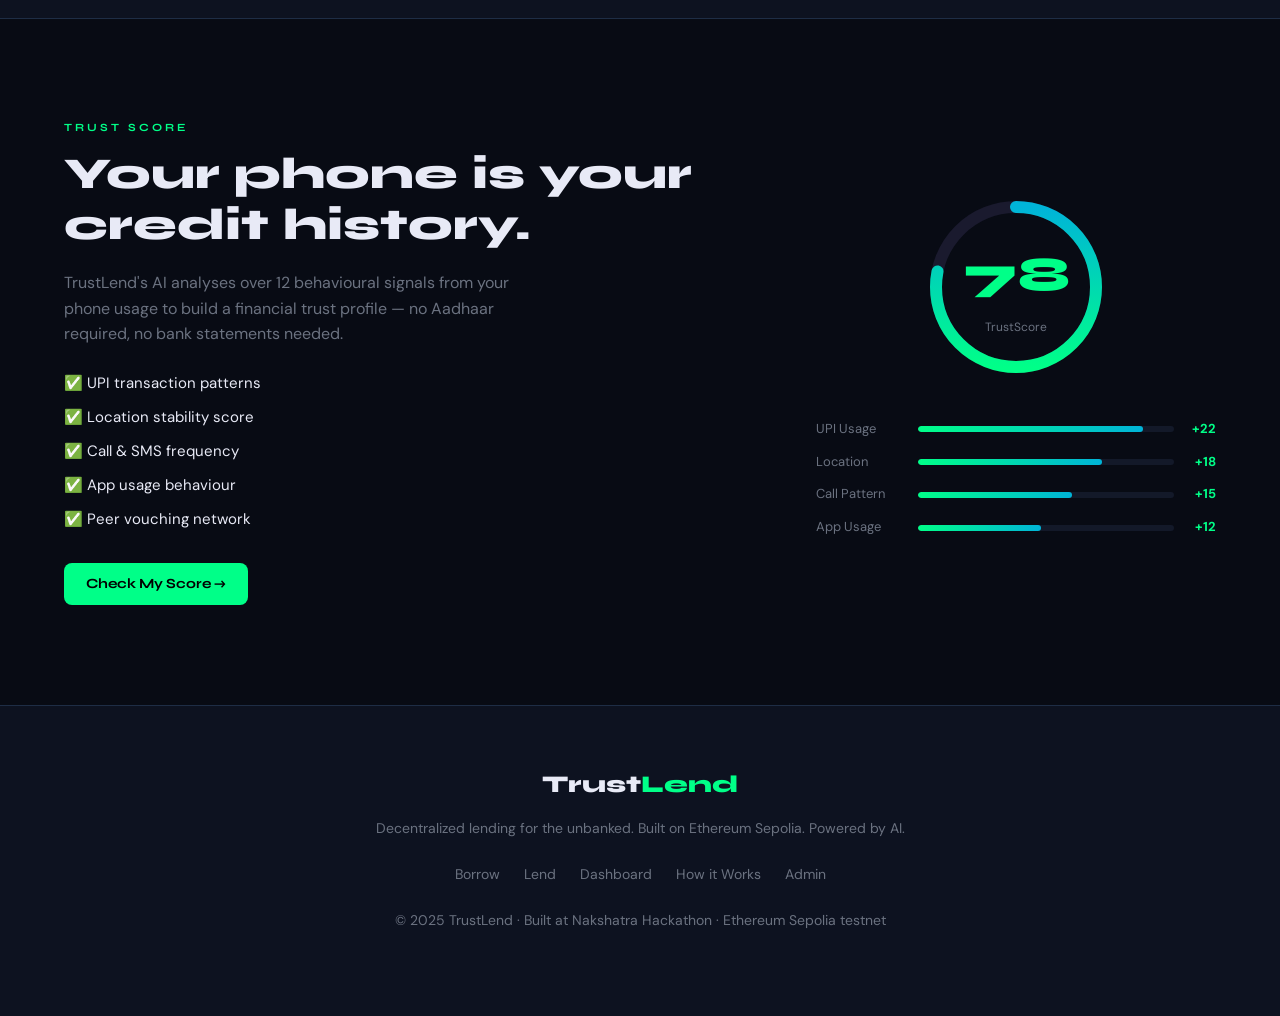
==== commit b4543e11: "Improve landing page messaging" ====
--- a/frontend/index.html
+++ b/frontend/index.html
@@ -29,12 +29,13 @@
 <section class="hero">
   <div class="hero-bg"></div>
   <div class="hero-content">
-    <div class="hero-badge">🔗 Powered by Ethereum Sepolia</div>
+    <div class="hero-badge">🤖 AI Trust Scoring • 🔗 Blockchain Secured</div>    
     <h1 class="hero-title">Get a loan in<br/><span class="gradient-text">90 seconds.</span><br/>No bank. No docs.</h1>
     <p class="hero-sub">Just your phone number. AI analyses your behaviour to build your TrustScore — a new kind of credit, for everyone.</p>
     <div class="hero-cta">
       <a href="borrow.html" class="btn-primary btn-large">Get Your TrustScore Free →</a>
       <a href="how-it-works.html" class="btn-ghost">See how it works</a>
+      <a href="lend.html" class="btn-ghost">Become a Lender →</a>
     </div>
     <div class="hero-stat-row">
       <div class="h-stat"><span class="h-stat-num" id="counter1">0</span><span class="h-stat-label">Unbanked Indians</span></div>
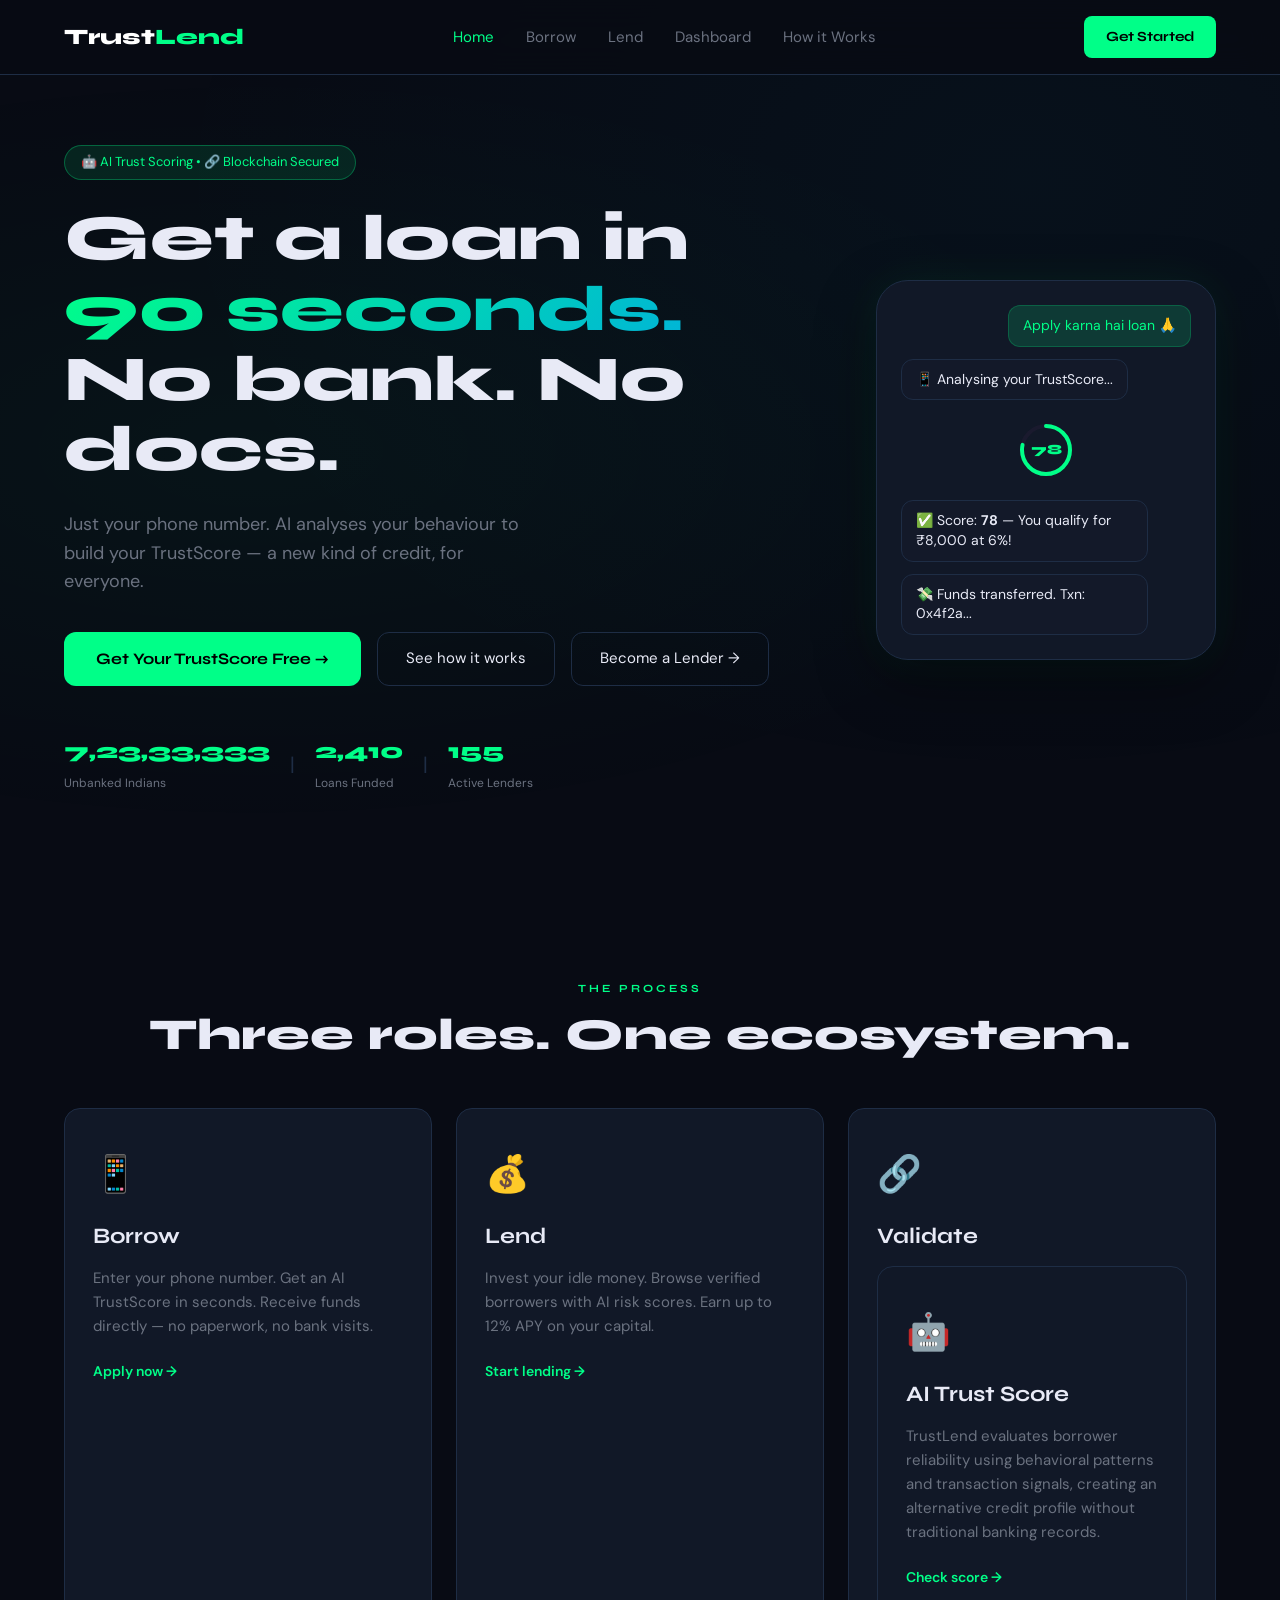
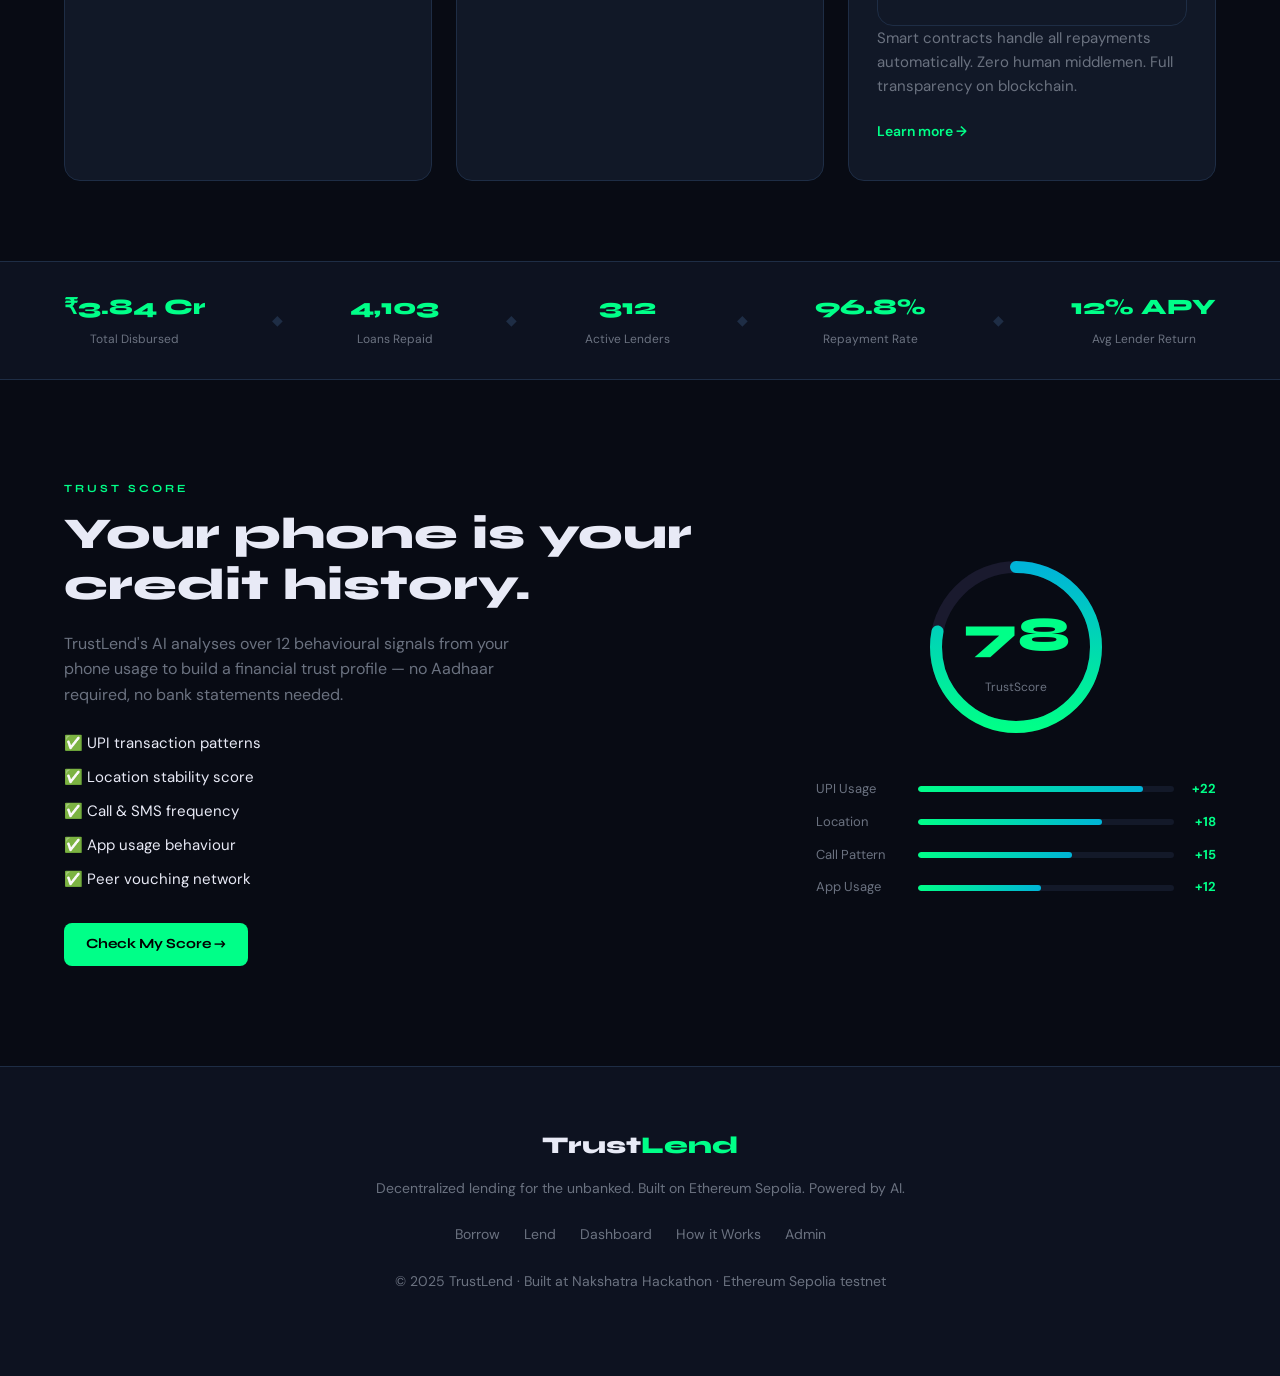
==== commit 268ef06f: "Improve landing page messaging" ====
--- a/frontend/index.html
+++ b/frontend/index.html
@@ -83,6 +83,12 @@
     <div class="card card-validate">
       <div class="card-icon">🔗</div>
       <h3>Validate</h3>
+      <div class="card card-ai">
+      <div class="card-icon">🤖</div>
+      <h3>AI Trust Score</h3>
+      <p>TrustLend evaluates borrower reliability using behavioral patterns and transaction signals, creating an alternative credit profile without traditional banking records.</p>
+      <a href="borrow.html" class="card-link">Check score →</a>
+      </div>
       <p>Smart contracts handle all repayments automatically. Zero human middlemen. Full transparency on blockchain.</p>
       <a href="how-it-works.html" class="card-link">Learn more →</a>
     </div>
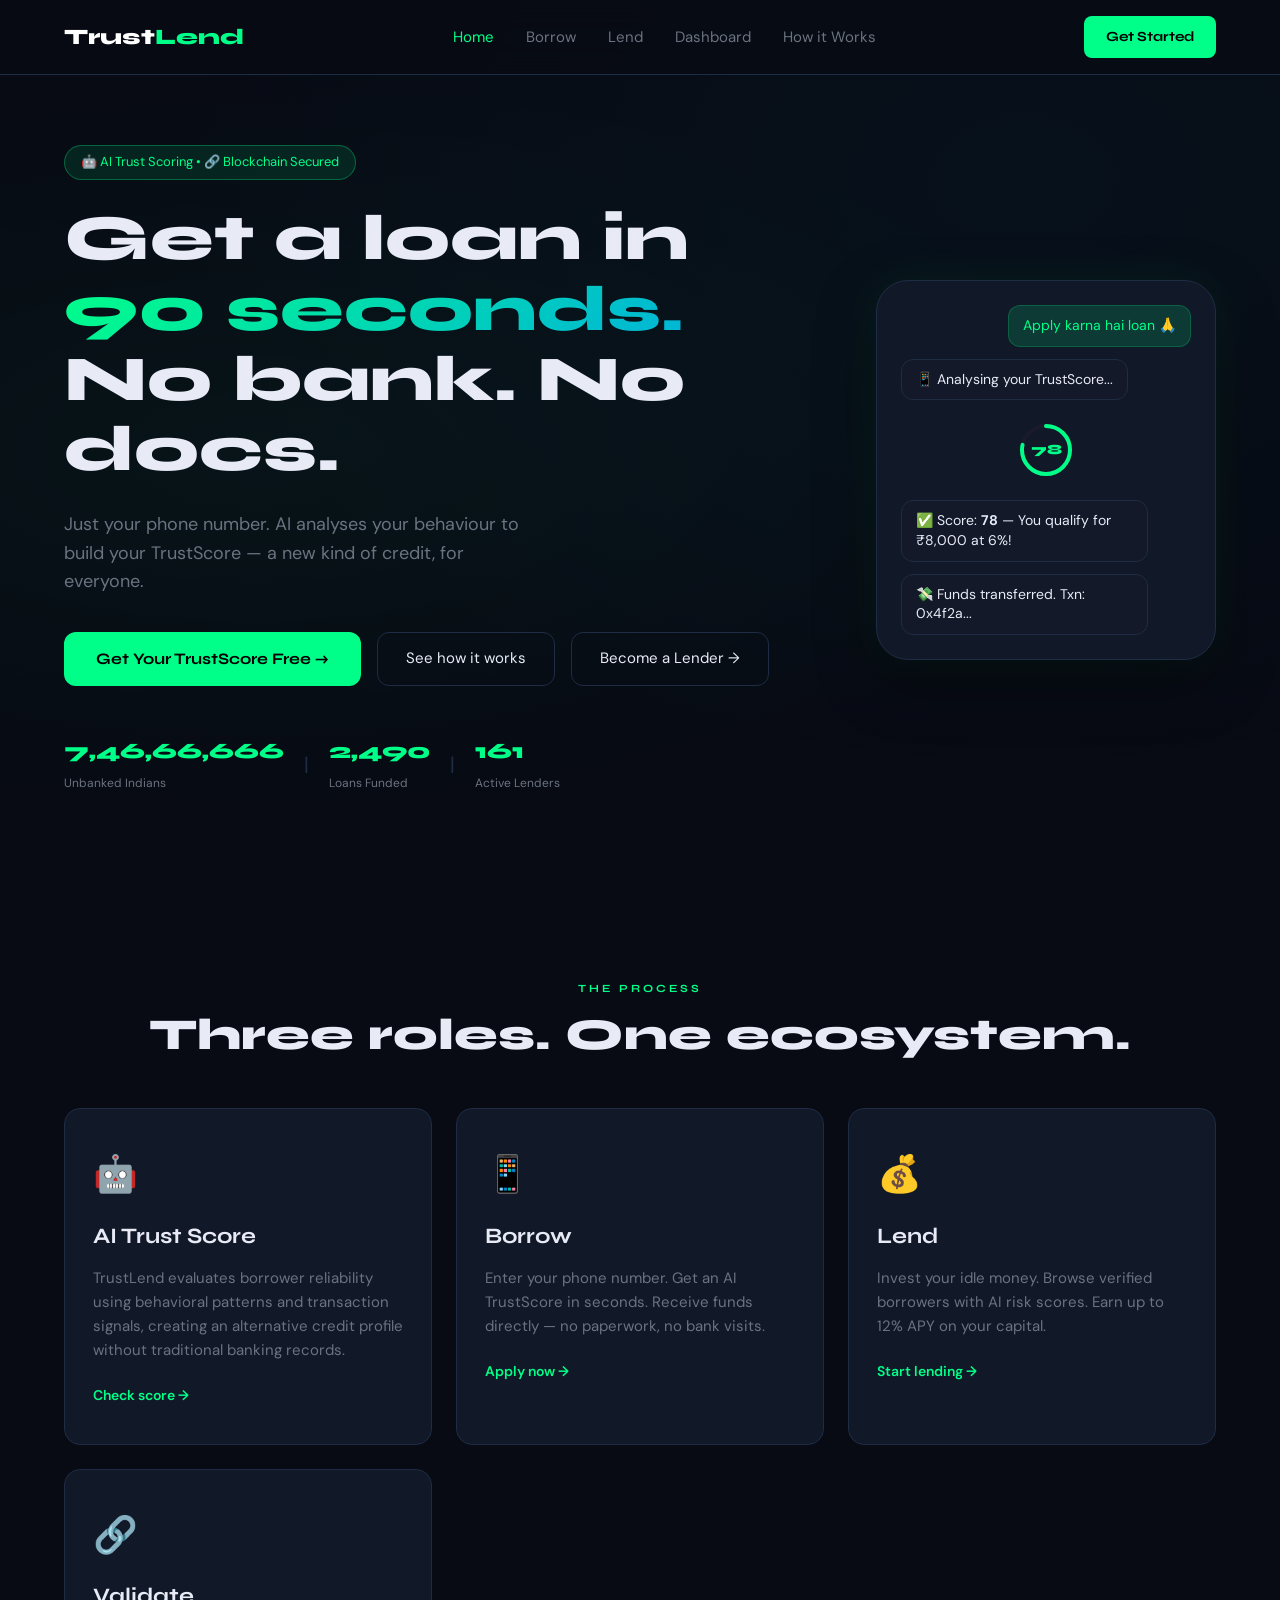
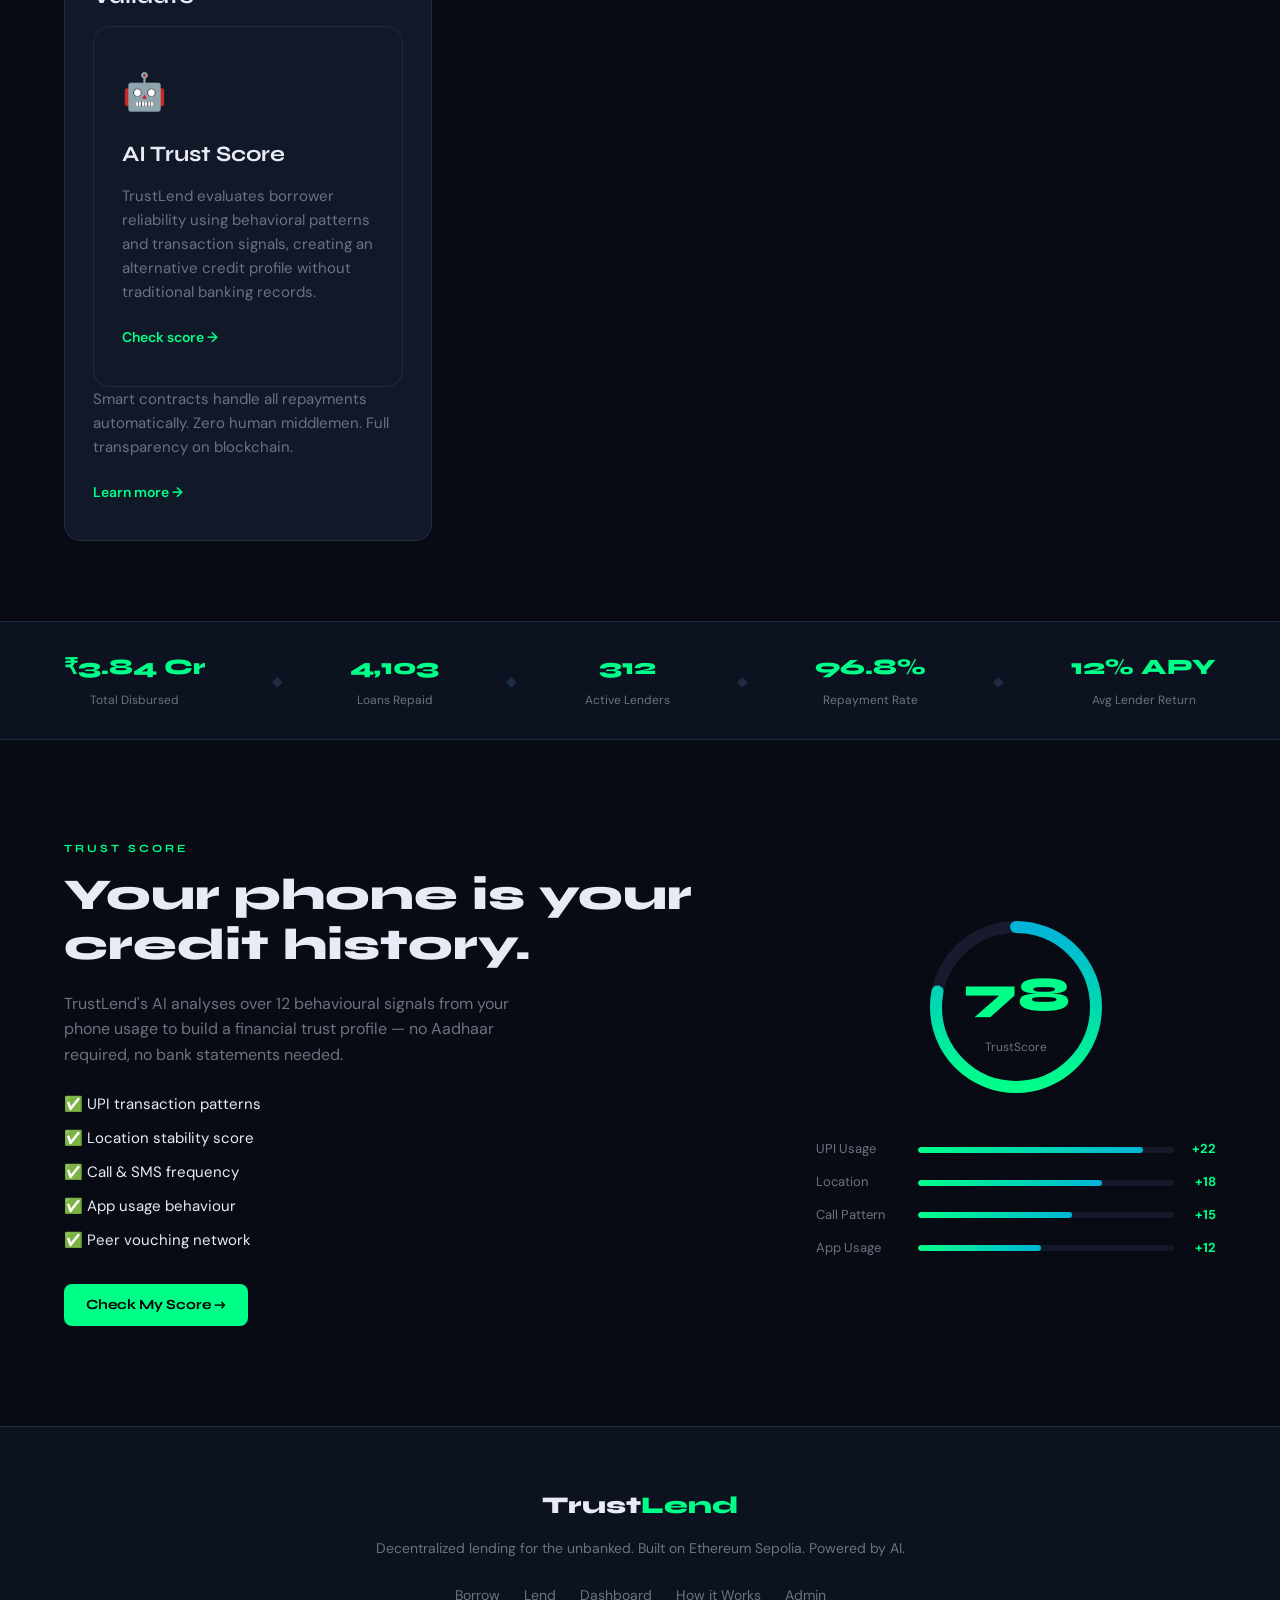
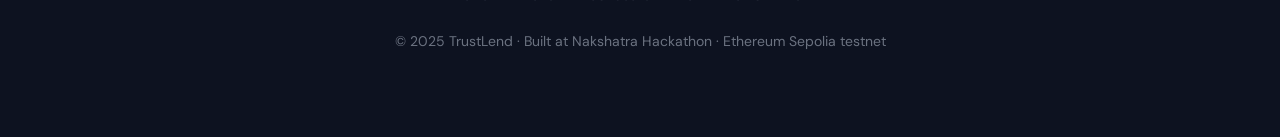
==== commit 0b82d367: "Improve landing page messaging" ====
--- a/frontend/index.html
+++ b/frontend/index.html
@@ -68,6 +68,12 @@
   <div class="section-label">THE PROCESS</div>
   <h2 class="section-title">Three roles. One ecosystem.</h2>
   <div class="cards-grid">
+    <div class="card card-ai">
+  <div class="card-icon">🤖</div>
+  <h3>AI Trust Score</h3>
+  <p>TrustLend evaluates borrower reliability using behavioral patterns and transaction signals, creating an alternative credit profile without traditional banking records.</p>
+  <a href="borrow.html" class="card-link">Check score →</a>
+</div>
     <div class="card card-borrow">
       <div class="card-icon">📱</div>
       <h3>Borrow</h3>
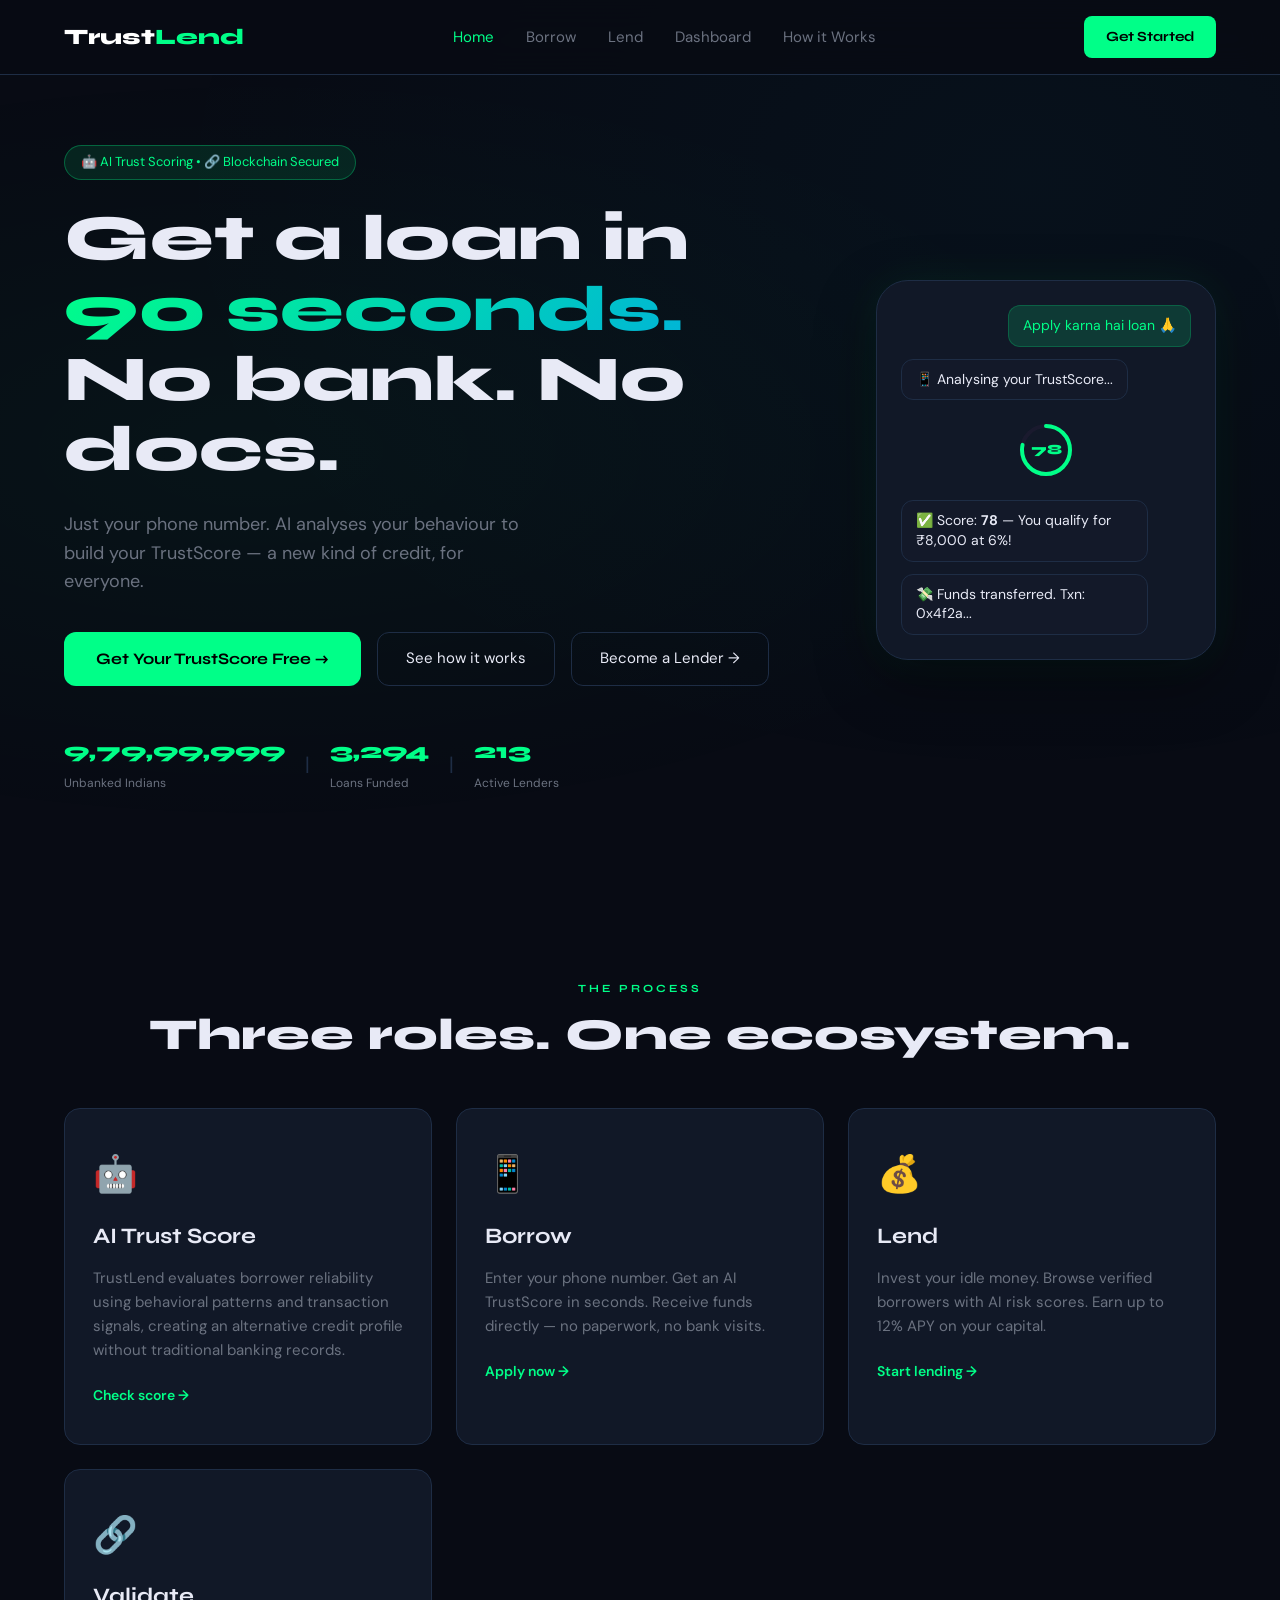
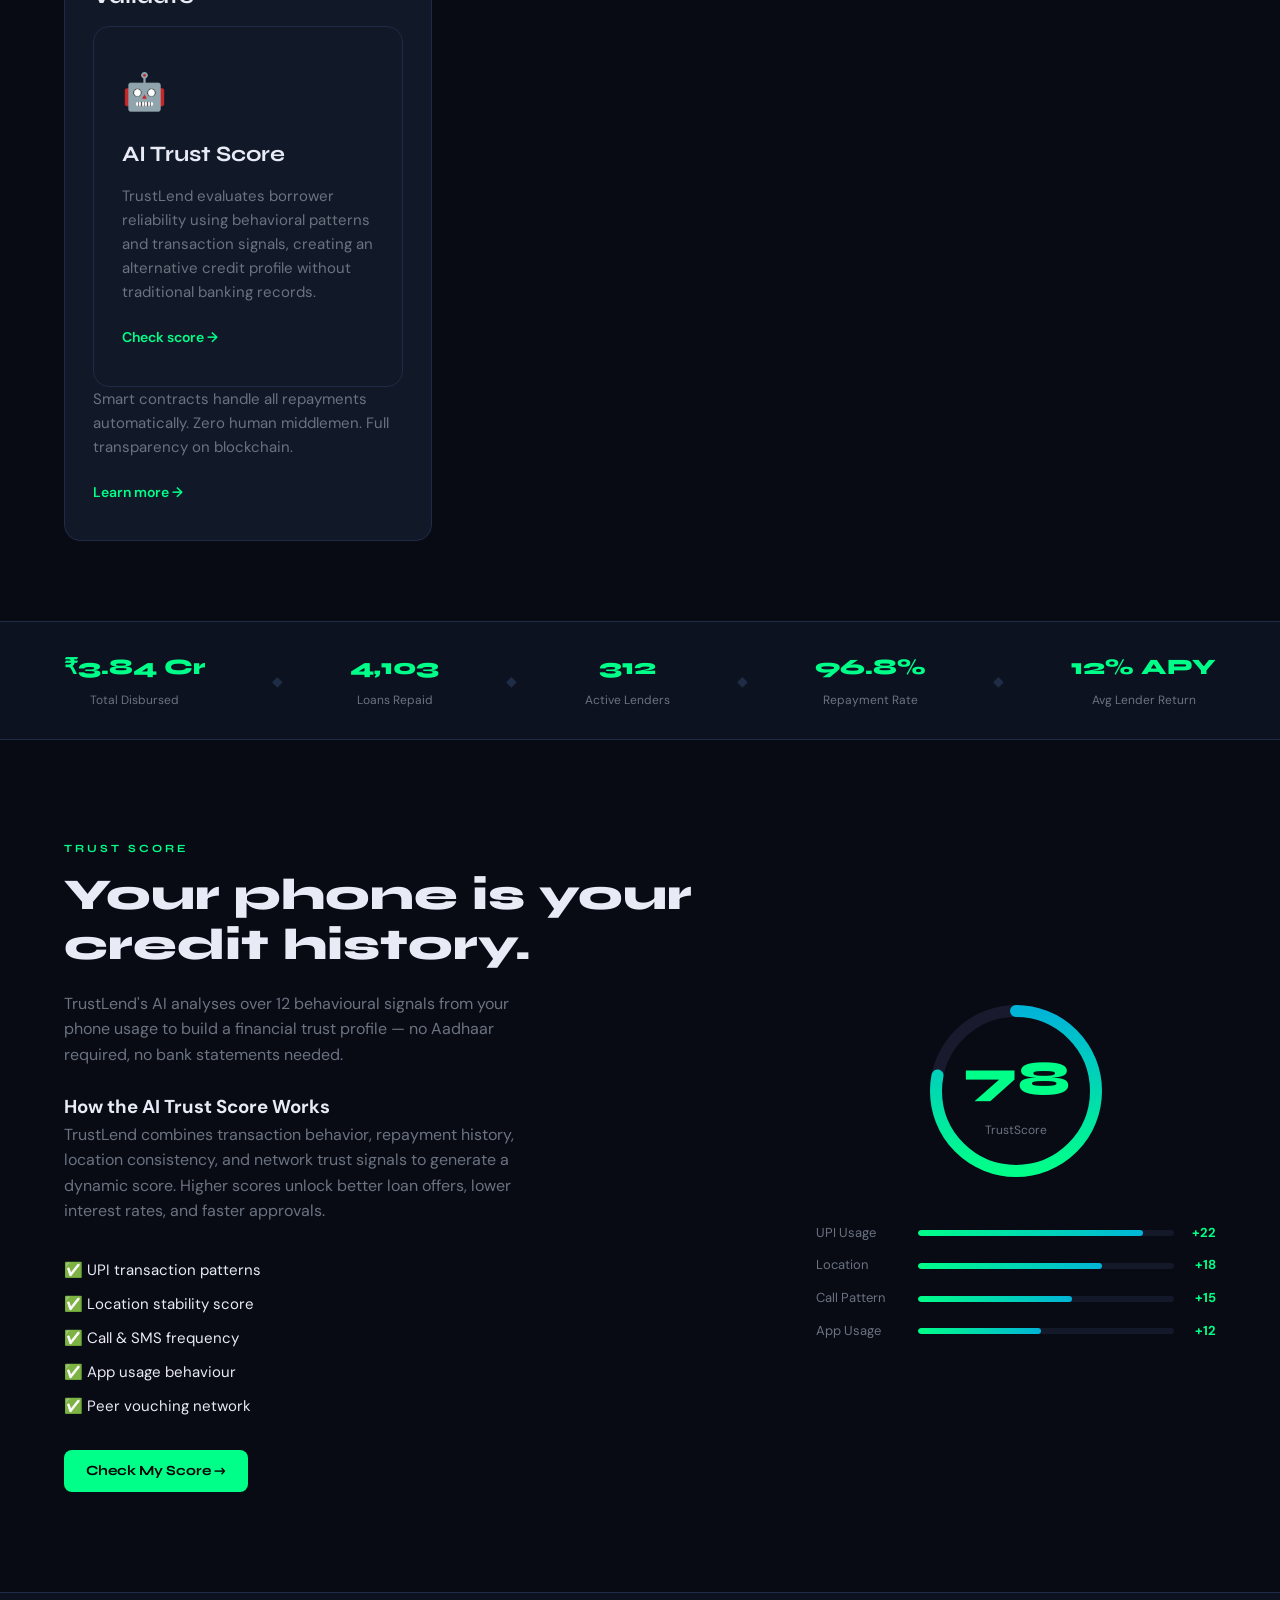
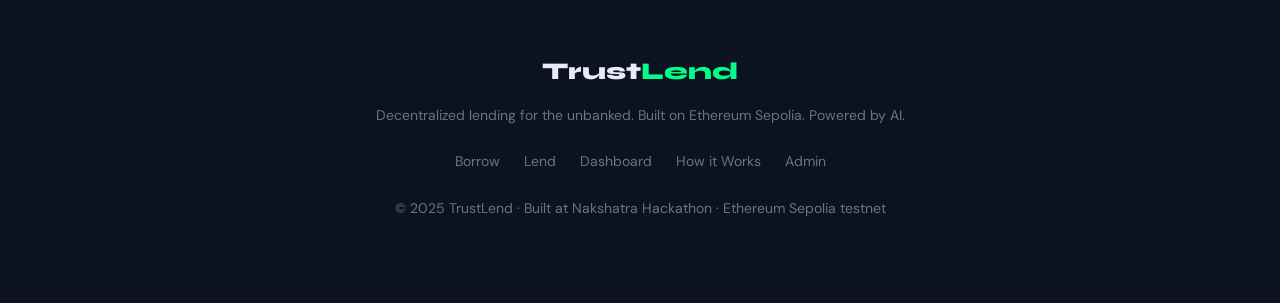
==== commit 1a56ccb6: "Improve landing page messaging" ====
--- a/frontend/index.html
+++ b/frontend/index.html
@@ -123,6 +123,15 @@
     <h2 class="section-title">Your phone is your credit history.</h2>
     <p>TrustLend's AI analyses over 12 behavioural signals from your phone usage to build a financial trust profile — no Aadhaar required, no bank statements needed.</p>
     <ul class="trust-list">
+      <div class="trust-explain">
+  <h3>How the AI Trust Score Works</h3>
+  <p>
+    TrustLend combines transaction behavior, repayment history,
+    location consistency, and network trust signals to generate
+    a dynamic score. Higher scores unlock better loan offers,
+    lower interest rates, and faster approvals.
+  </p>
+</div>
       <li>✅ UPI transaction patterns</li>
       <li>✅ Location stability score</li>
       <li>✅ Call & SMS frequency</li>
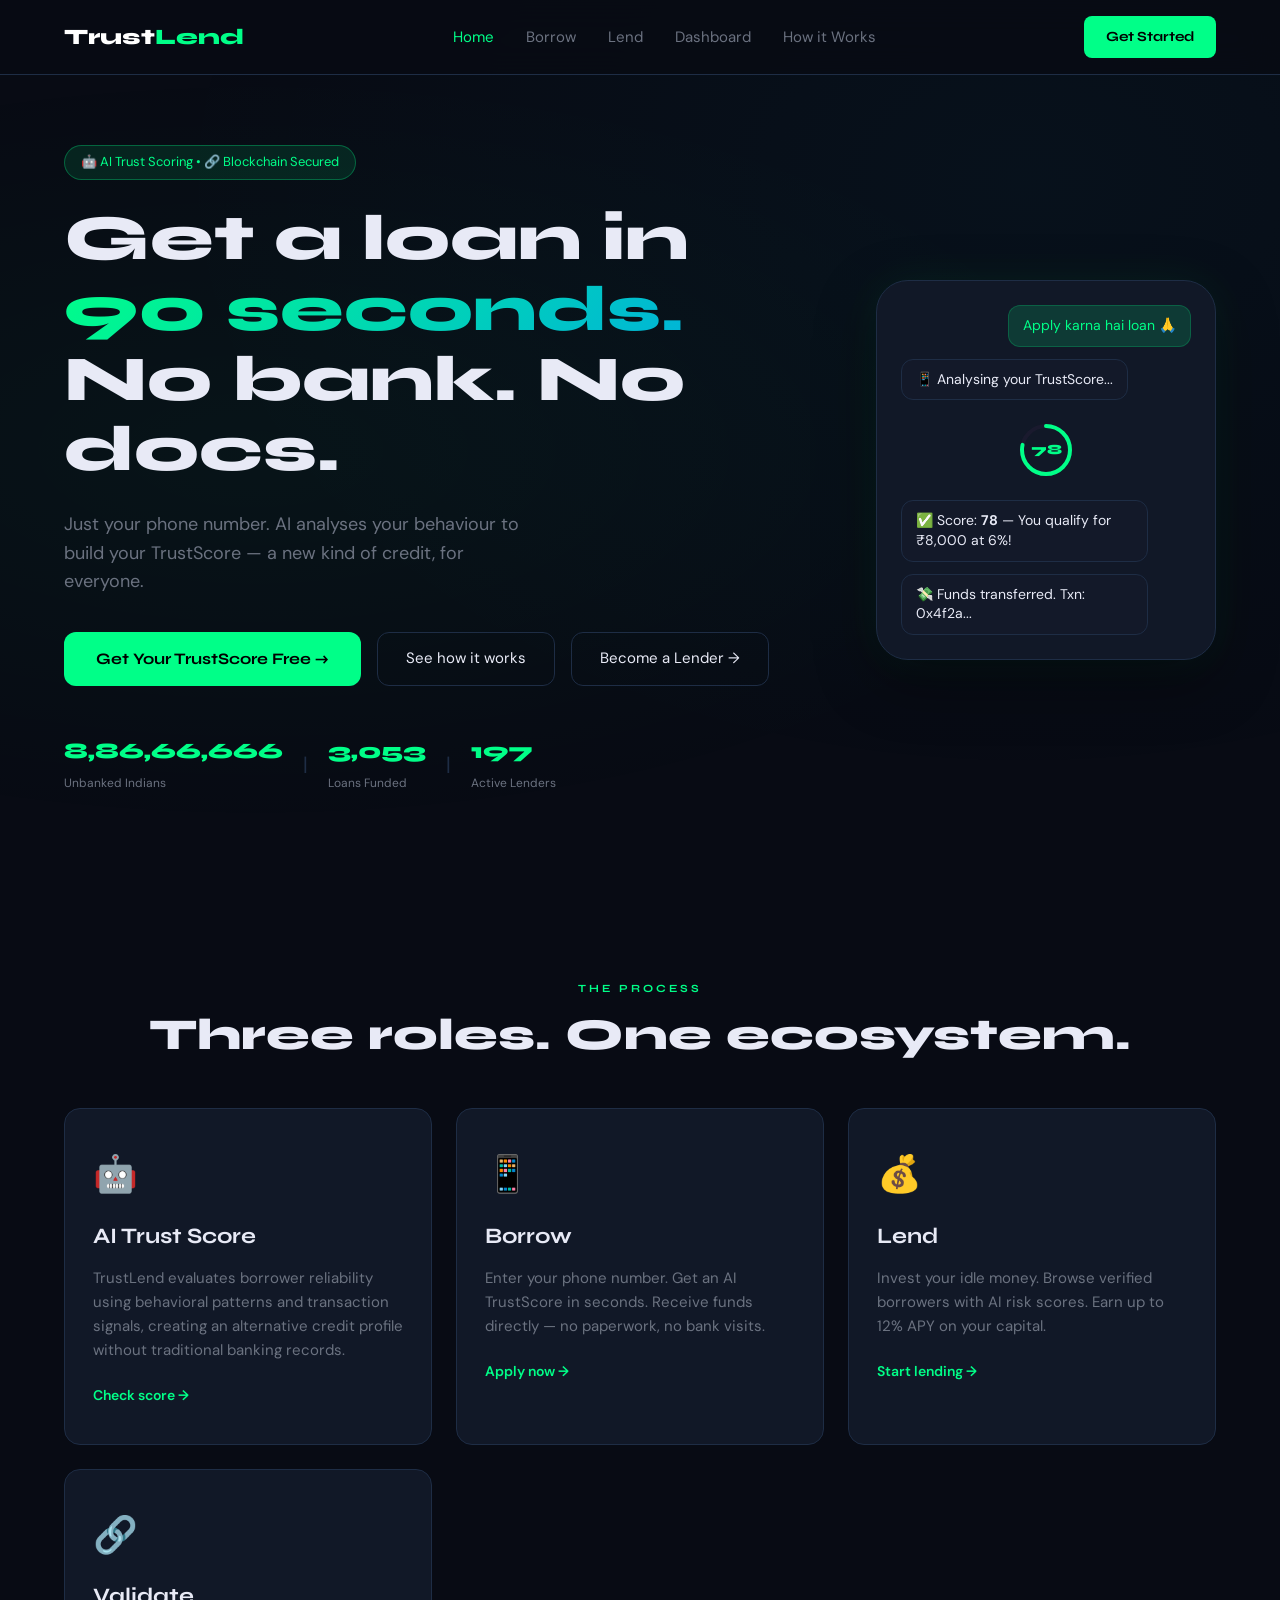
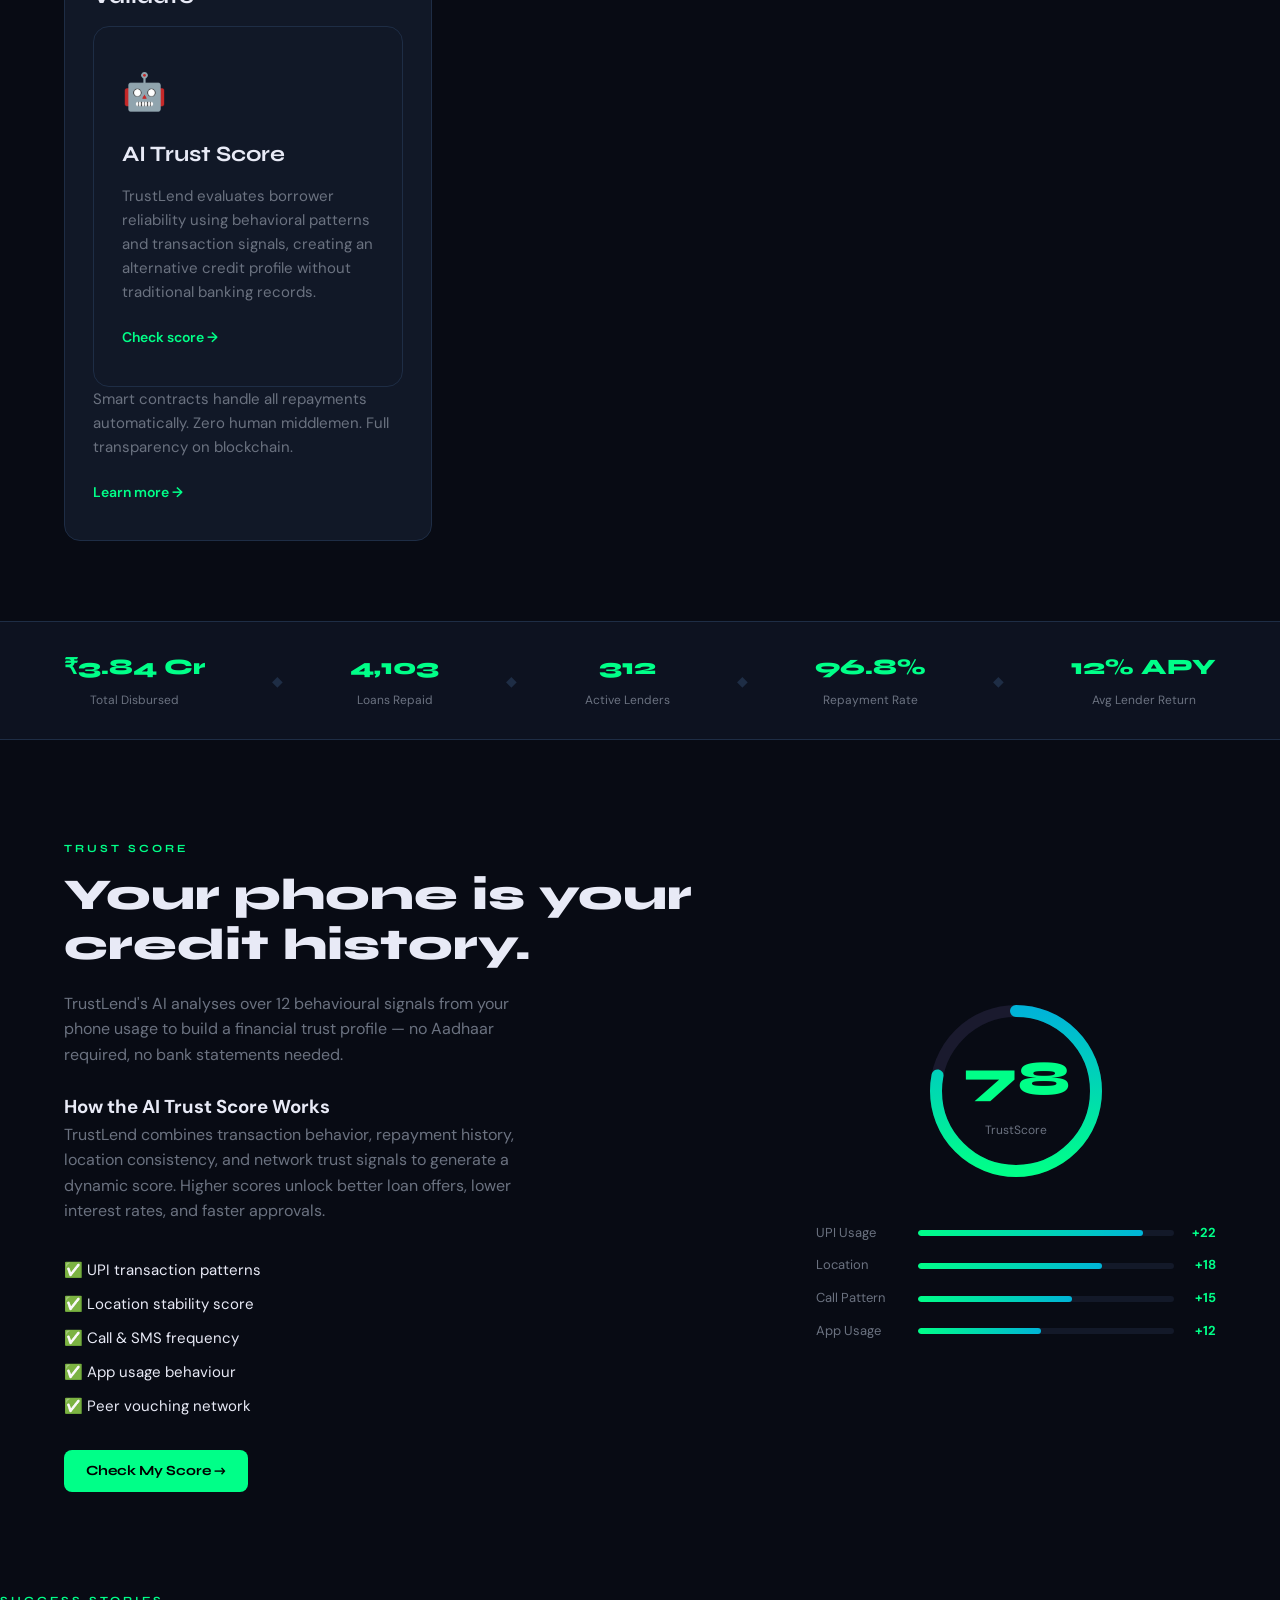
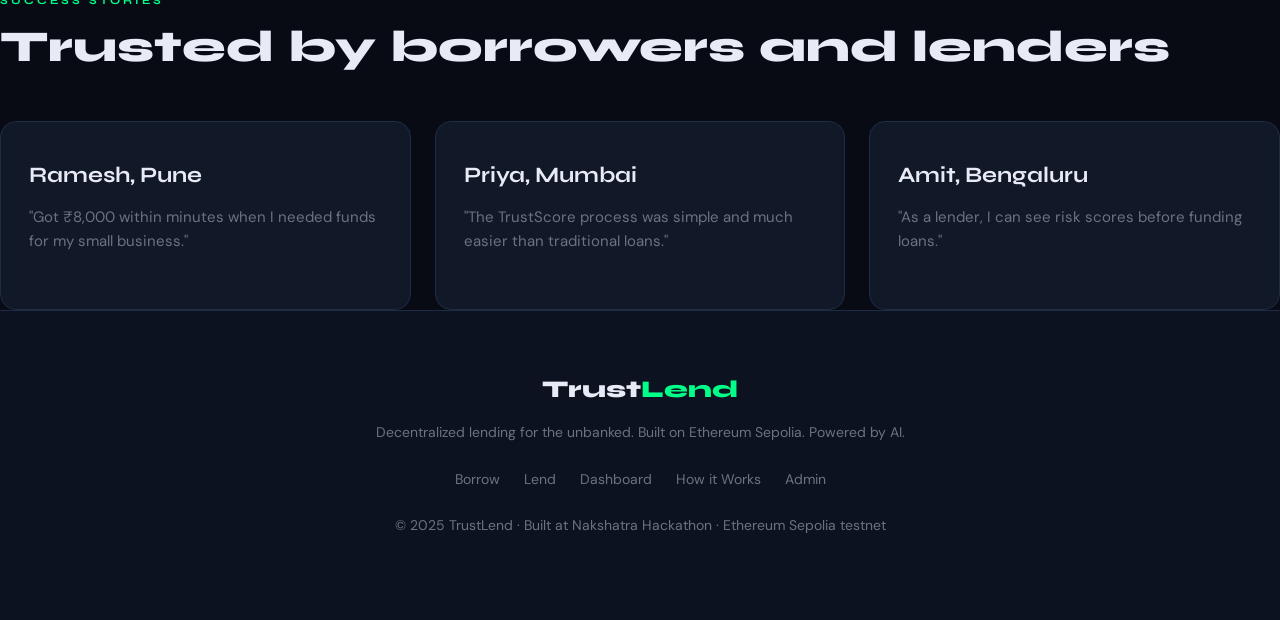
==== commit 96ae1fd7: "Improve landing page messaging" ====
--- a/frontend/index.html
+++ b/frontend/index.html
@@ -162,6 +162,29 @@
   </div>
 </section>
 
+<section class="testimonials">
+  <div class="section-label">SUCCESS STORIES</div>
+  <h2 class="section-title">Trusted by borrowers and lenders</h2>
+
+  <div class="cards-grid">
+    <div class="card">
+      <h3>Ramesh, Pune</h3>
+      <p>"Got ₹8,000 within minutes when I needed funds for my small business."</p>
+    </div>
+
+    <div class="card">
+      <h3>Priya, Mumbai</h3>
+      <p>"The TrustScore process was simple and much easier than traditional loans."</p>
+    </div>
+
+    <div class="card">
+      <h3>Amit, Bengaluru</h3>
+      <p>"As a lender, I can see risk scores before funding loans."</p>
+    </div>
+  </div>
+</section>
+
+
 <!-- FOOTER -->
 <footer class="footer">
   <div class="footer-inner">
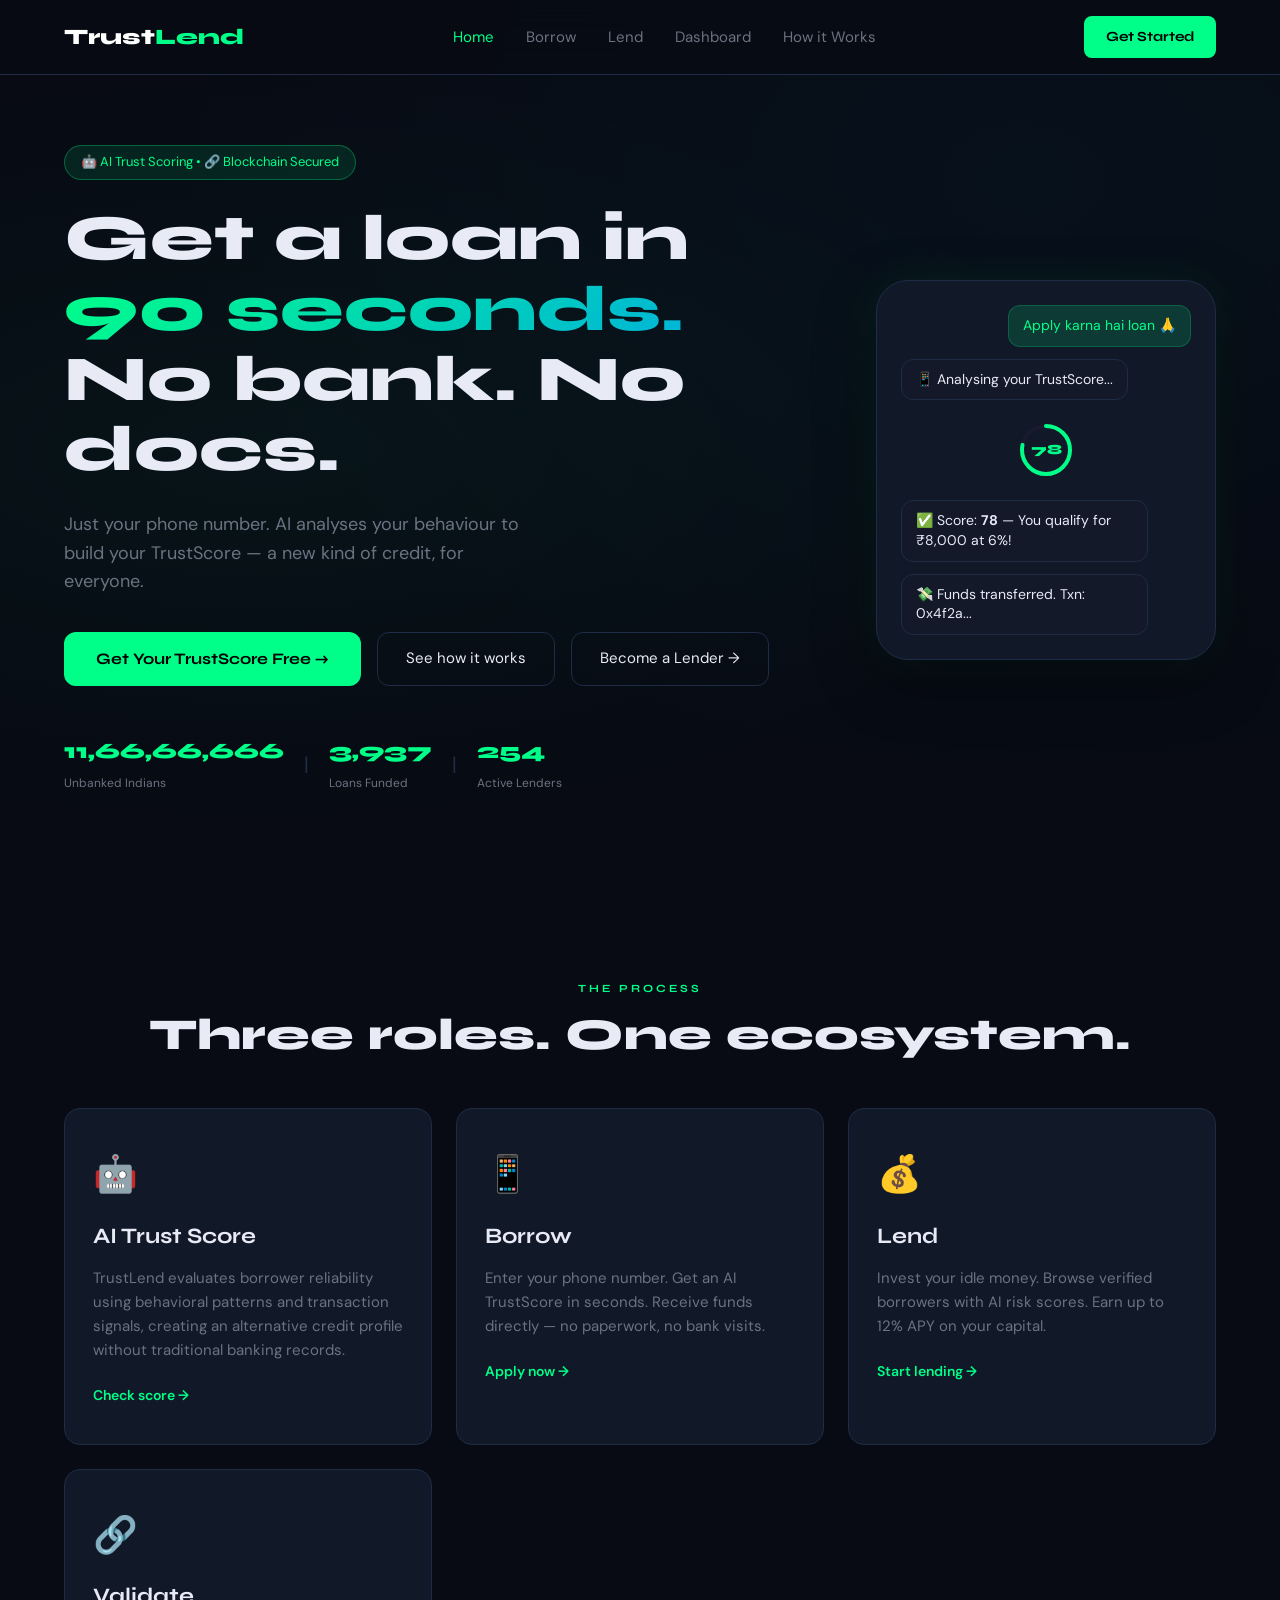
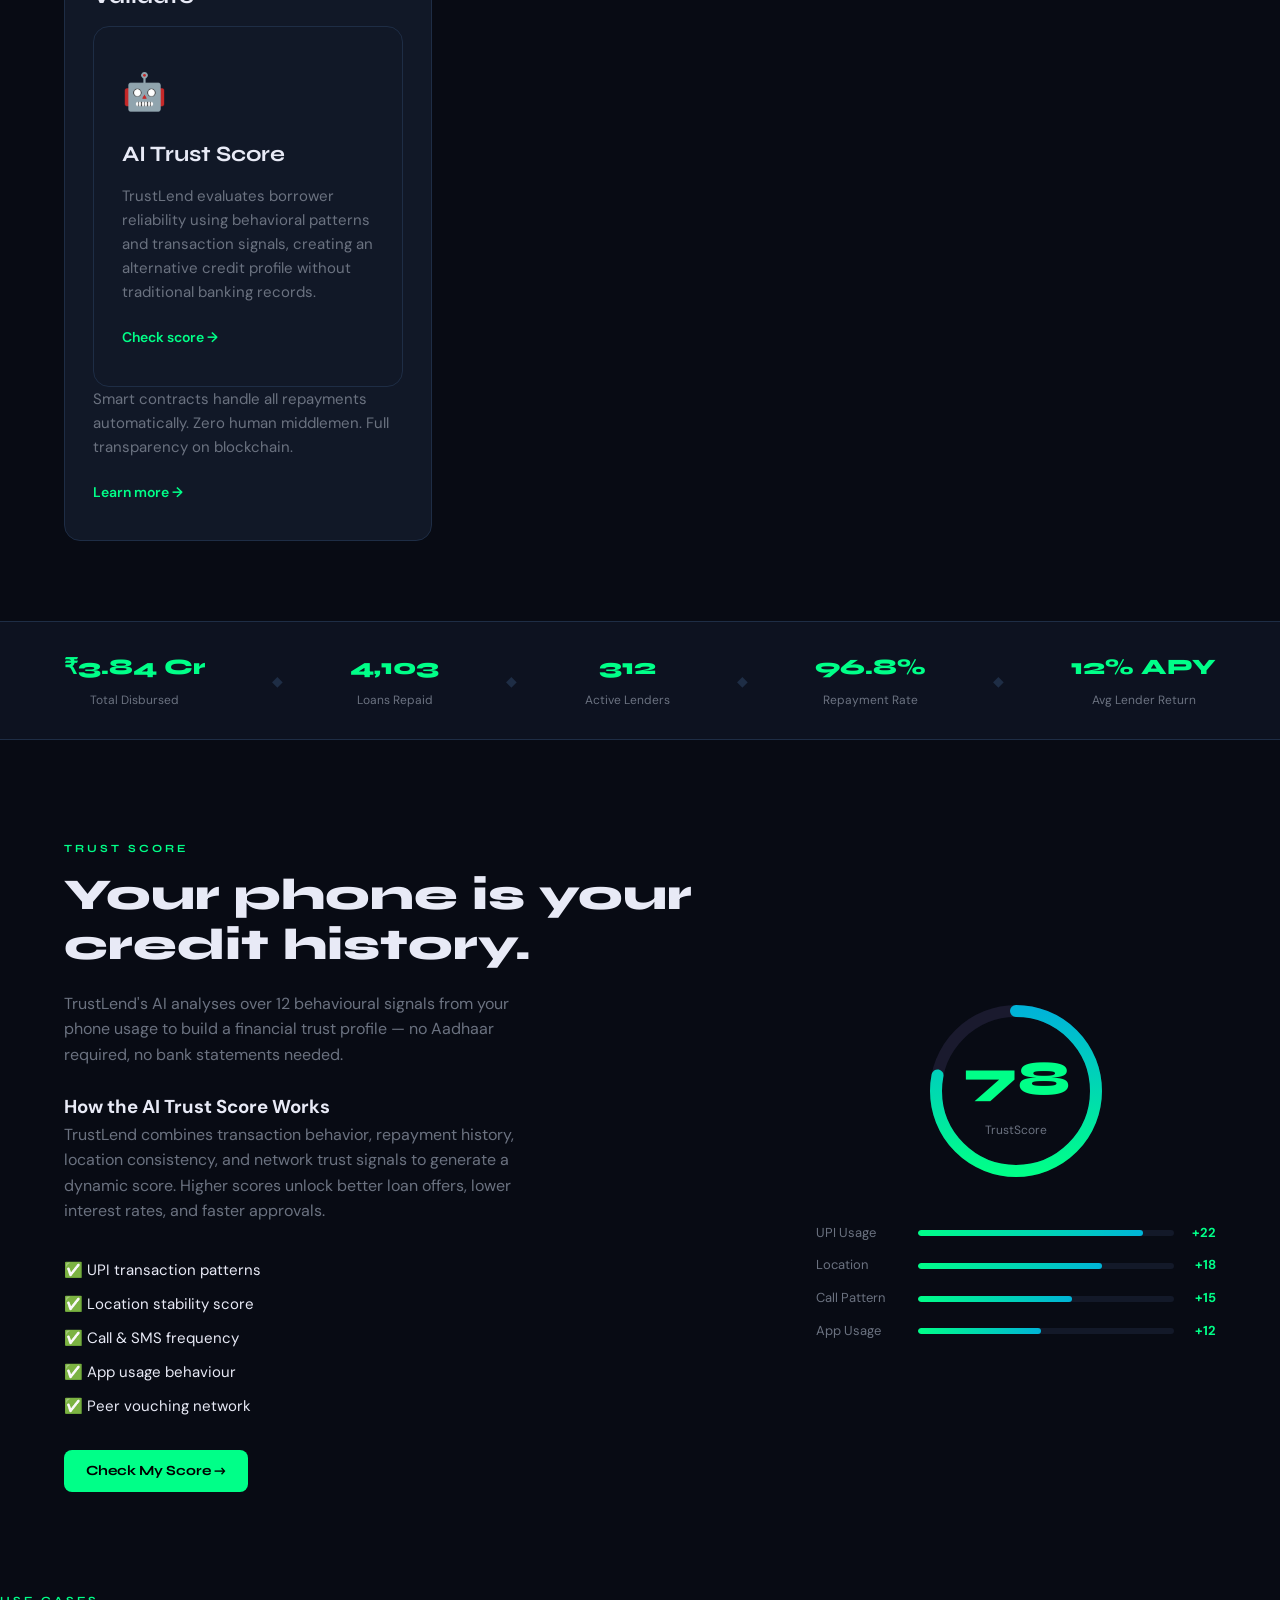
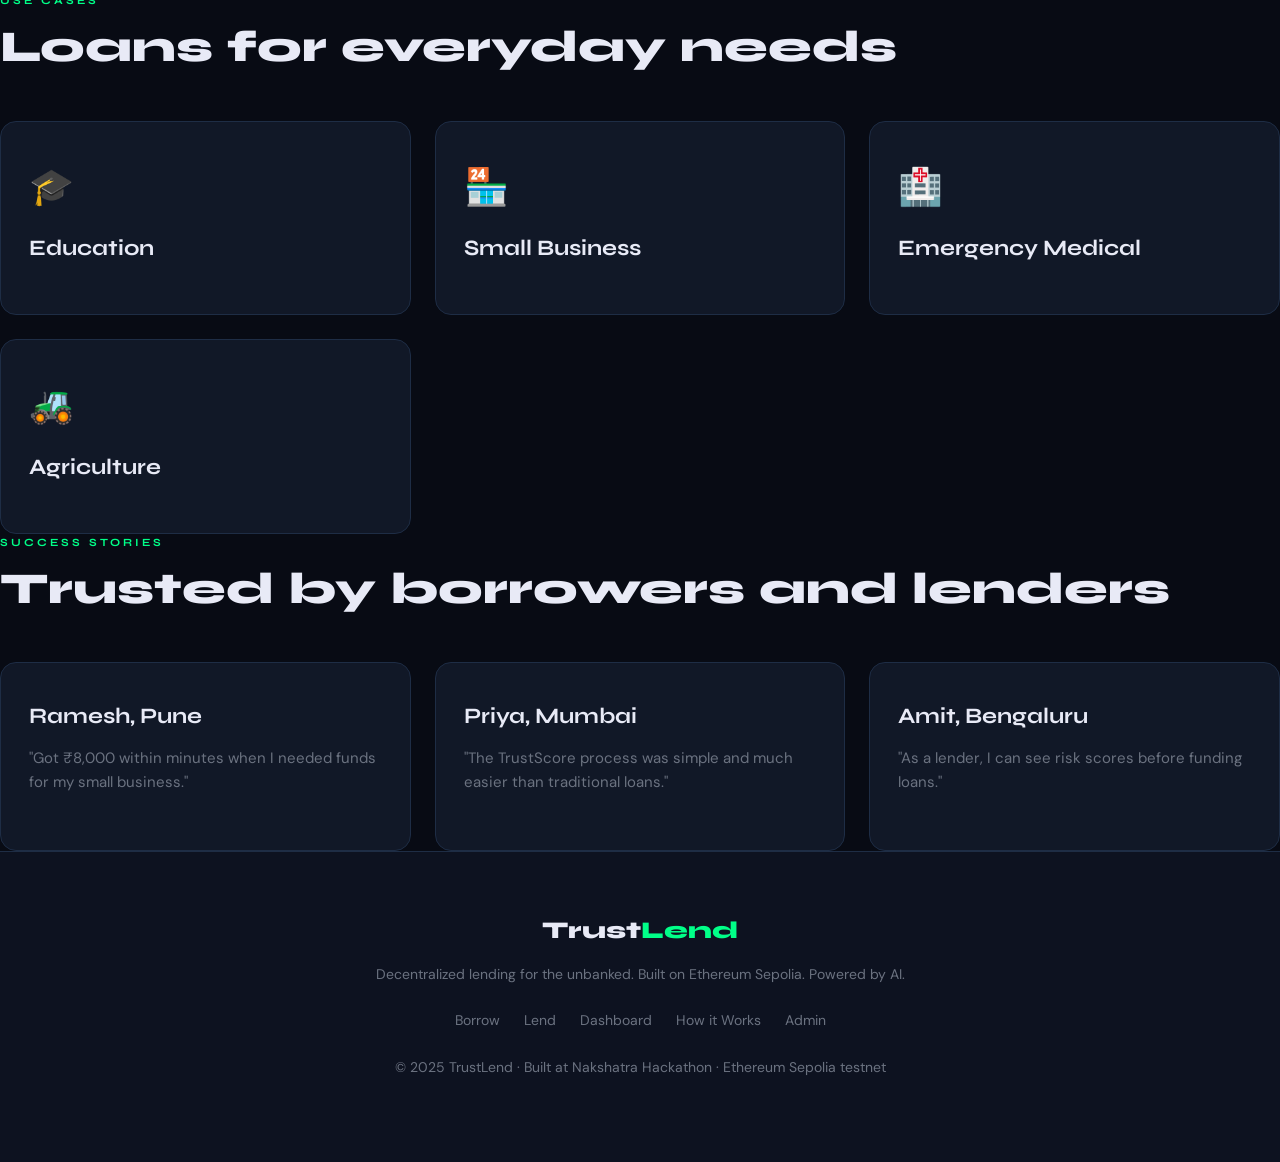
==== commit 78b53bf1: "Improve landing page messaging" ====
--- a/frontend/index.html
+++ b/frontend/index.html
@@ -162,6 +162,33 @@
   </div>
 </section>
 
+<section class="loan-categories">
+  <div class="section-label">USE CASES</div>
+  <h2 class="section-title">Loans for everyday needs</h2>
+
+  <div class="cards-grid">
+    <div class="card">
+      <div class="card-icon">🎓</div>
+      <h3>Education</h3>
+    </div>
+
+    <div class="card">
+      <div class="card-icon">🏪</div>
+      <h3>Small Business</h3>
+    </div>
+
+    <div class="card">
+      <div class="card-icon">🏥</div>
+      <h3>Emergency Medical</h3>
+    </div>
+
+    <div class="card">
+      <div class="card-icon">🚜</div>
+      <h3>Agriculture</h3>
+    </div>
+  </div>
+</section>
+
 <section class="testimonials">
   <div class="section-label">SUCCESS STORIES</div>
   <h2 class="section-title">Trusted by borrowers and lenders</h2>
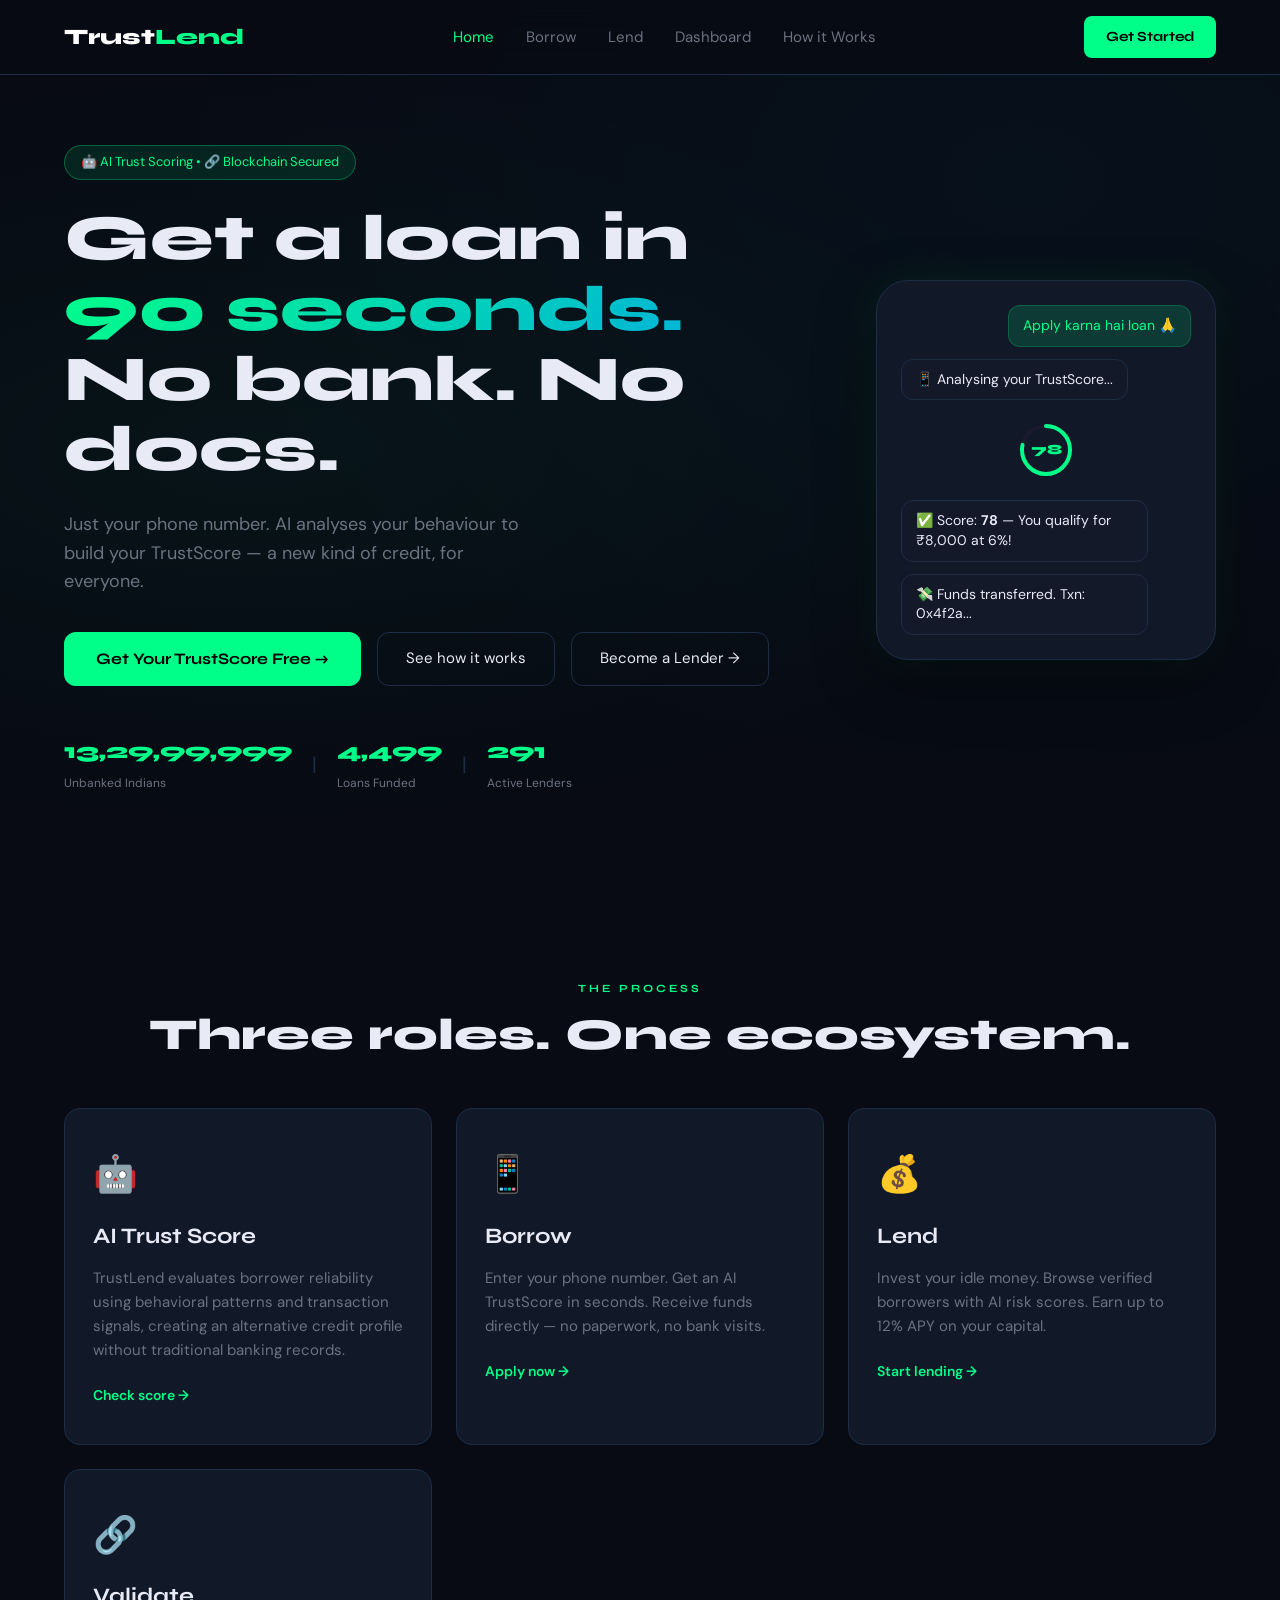
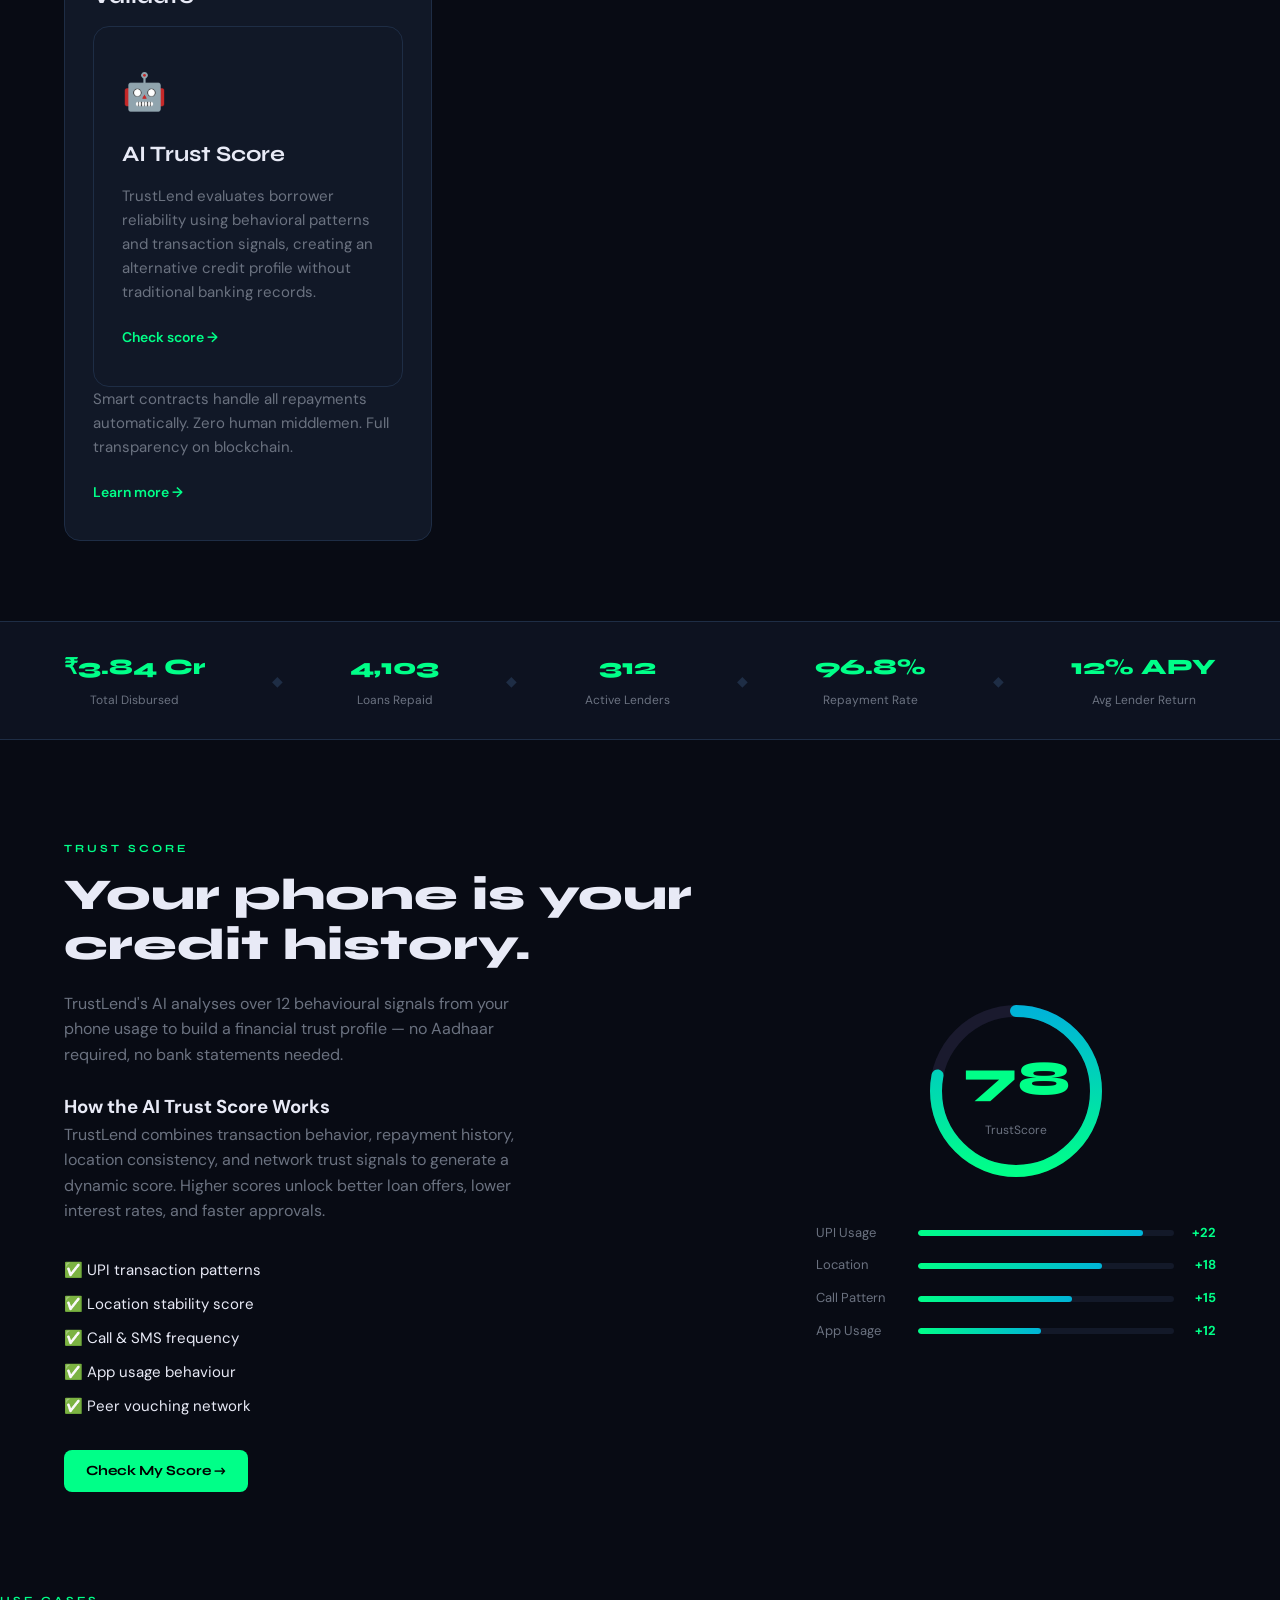
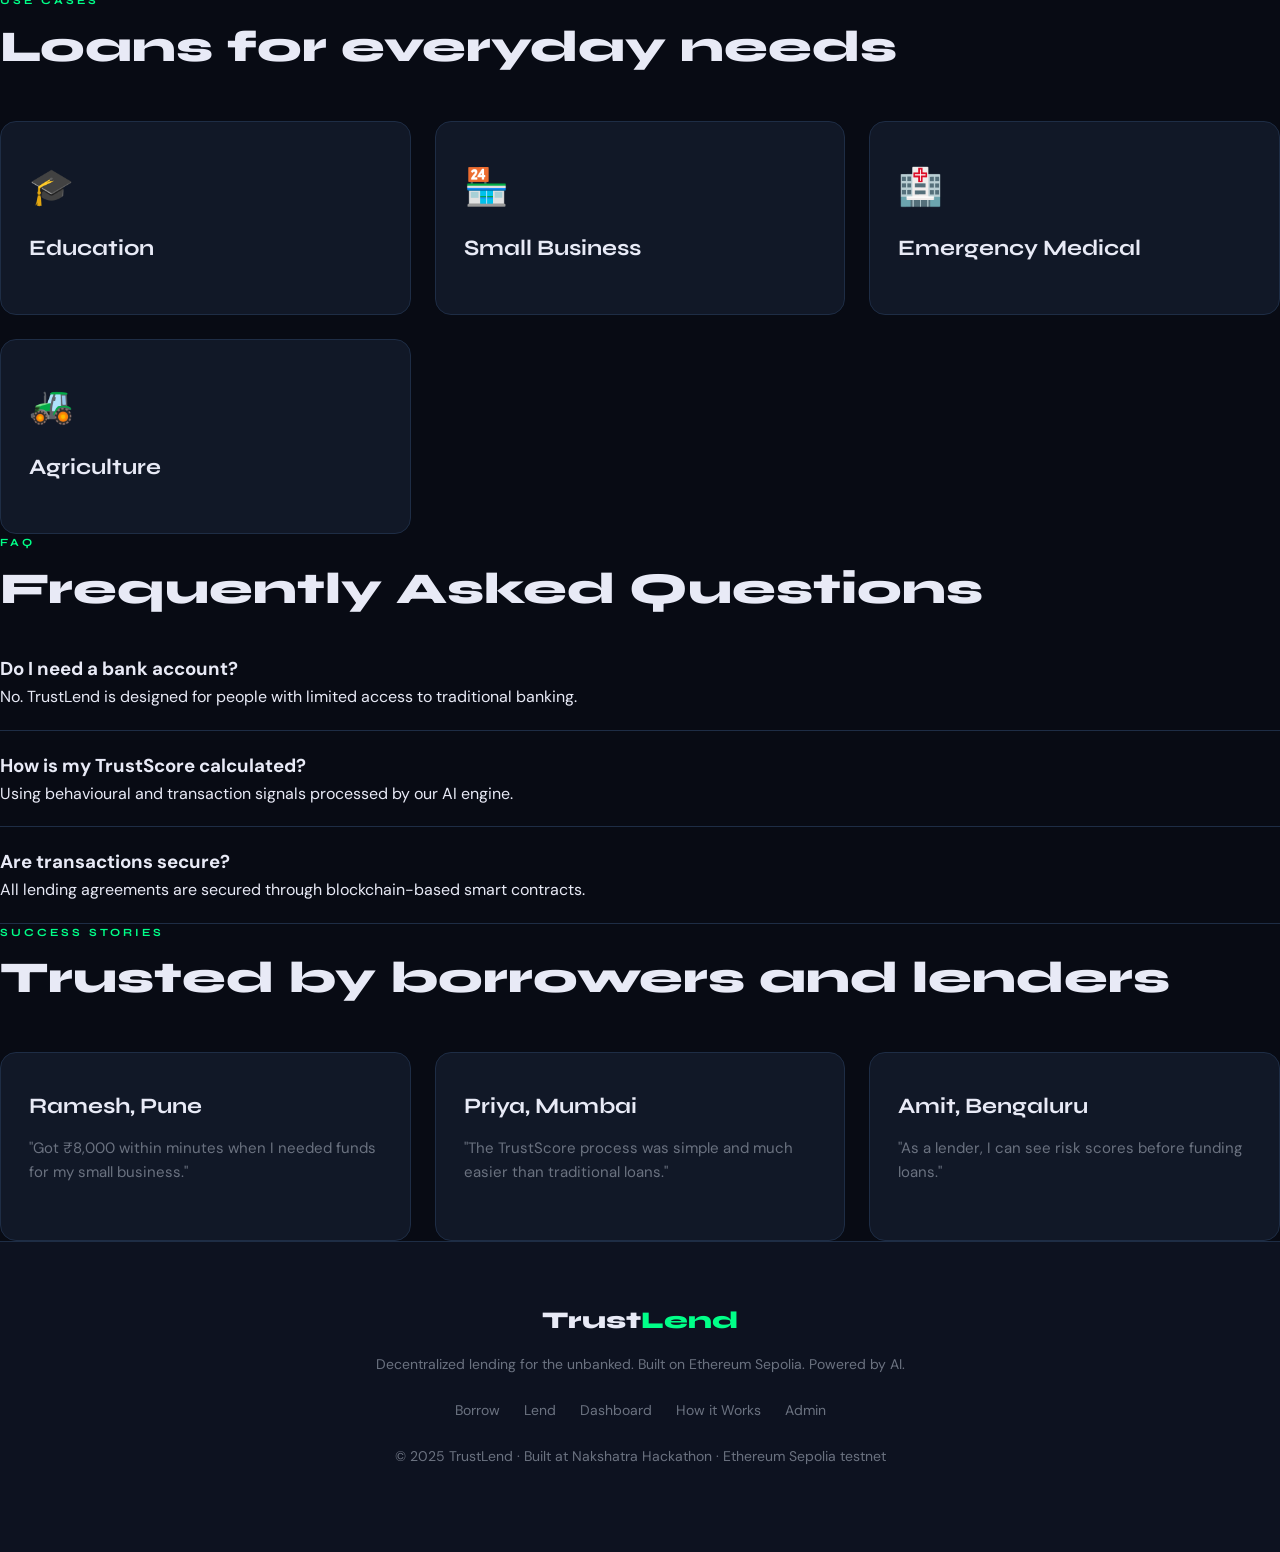
==== commit 0daaf4a8: "Improve landing page messaging" ====
--- a/frontend/index.html
+++ b/frontend/index.html
@@ -189,6 +189,27 @@
   </div>
 </section>
 
+<section class="faq">
+  <div class="section-label">FAQ</div>
+  <h2 class="section-title">Frequently Asked Questions</h2>
+
+  <div class="faq-item">
+    <h3>Do I need a bank account?</h3>
+    <p>No. TrustLend is designed for people with limited access to traditional banking.</p>
+  </div>
+
+  <div class="faq-item">
+    <h3>How is my TrustScore calculated?</h3>
+    <p>Using behavioural and transaction signals processed by our AI engine.</p>
+  </div>
+
+  <div class="faq-item">
+    <h3>Are transactions secure?</h3>
+    <p>All lending agreements are secured through blockchain-based smart contracts.</p>
+  </div>
+</section>
+
+
 <section class="testimonials">
   <div class="section-label">SUCCESS STORIES</div>
   <h2 class="section-title">Trusted by borrowers and lenders</h2>
